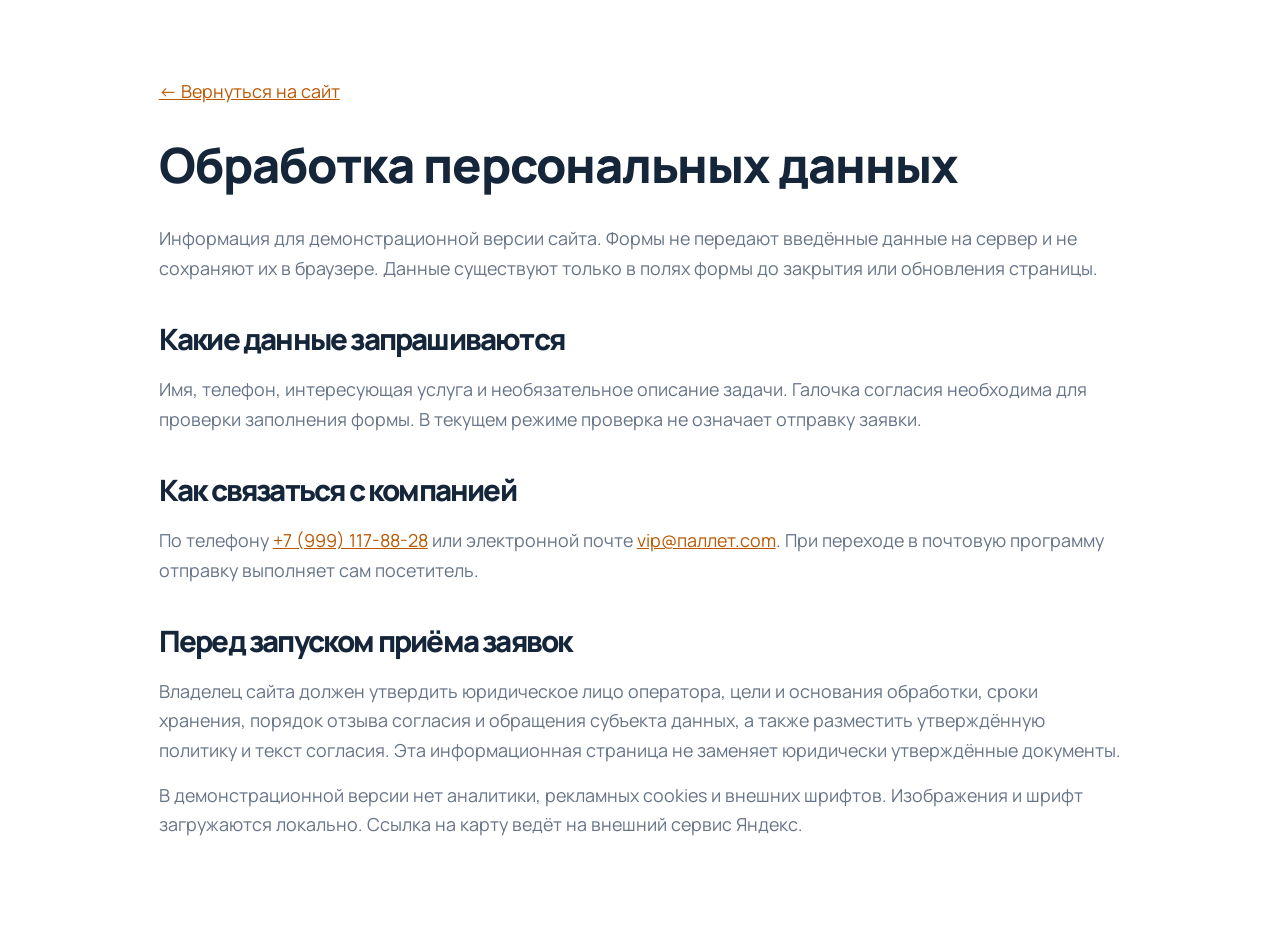
==== privacy.html @ 7d3e37d5 "Initial website" ====
<!doctype html><html lang="ru"><head><meta charset="utf-8"><meta name="viewport" content="width=device-width,initial-scale=1"><meta name="robots" content="noindex"><title>Обработка данных — Паллетная Компания</title><link rel="icon" href="assets/icons/favicon.svg"><link rel="stylesheet" href="css/style.css"><link rel="stylesheet" href="css/visual.css"></head><body><main class="legal"><a href="index.html">← Вернуться на сайт</a><h1>Обработка персональных данных</h1><p>Информация для демонстрационной версии сайта. Формы не передают введённые данные на сервер и не сохраняют их в браузере. Данные существуют только в полях формы до закрытия или обновления страницы.</p><h2>Какие данные запрашиваются</h2><p>Имя, телефон, интересующая услуга и необязательное описание задачи. Галочка согласия необходима для проверки заполнения формы. В текущем режиме проверка не означает отправку заявки.</p><h2>Как связаться с компанией</h2><p>По телефону <a href="tel:+79991178828">+7 (999) 117-88-28</a> или электронной почте <a href="mailto:vip@xn--80akrarw.com" title="Почтовый ящик пока не настроен">vip@паллет.com</a>. При переходе в почтовую программу отправку выполняет сам посетитель.</p><h2>Перед запуском приёма заявок</h2><p>Владелец сайта должен утвердить юридическое лицо оператора, цели и основания обработки, сроки хранения, порядок отзыва согласия и обращения субъекта данных, а также разместить утверждённую политику и текст согласия. Эта информационная страница не заменяет юридически утверждённые документы.</p><p>В демонстрационной версии нет аналитики, рекламных cookies и внешних шрифтов. Изображения и шрифт загружаются локально. Ссылка на карту ведёт на внешний сервис Яндекс.</p></main></body></html>
---- css/style.css ----
@font-face{font-family:Manrope;src:url('../assets/fonts/manrope-700.ttf') format('truetype');font-weight:600 700;font-style:normal;font-display:swap}
@font-face{font-family:Manrope;src:url('../assets/fonts/manrope-800.ttf') format('truetype');font-weight:800;font-style:normal;font-display:swap}
@font-face{font-family:Manrope;src:url('../assets/fonts/manrope.ttf') format('truetype');font-weight:400;font-style:normal;font-display:swap}
:root{--navy:#0b1b2e;--blue:#142a43;--orange:#ff7900;--light:#f4f6f9;--text:#15263a;--muted:#6c7785;--border:#e0e5eb;--radius:0.875rem}*{box-sizing:border-box}html{scroll-behavior:smooth;scroll-padding-top:6.875rem}body{margin:0;font-family:Manrope,Arial,sans-serif;color:var(--text);font-size:0.875rem;line-height:1.65;background:white}button,input,textarea,select{font:inherit}button,a{-webkit-tap-highlight-color:transparent}a{color:inherit;text-decoration:none}button{cursor:pointer}button:disabled{cursor:wait}button{color:inherit}img{max-width:100%;display:block}svg{width:2rem;height:2rem;fill:none;stroke:currentColor;stroke-width:1.6;stroke-linecap:round;stroke-linejoin:round;flex-shrink:0}h1,h2,h3,p{margin:0}h1,h2,h3{line-height:1.16;letter-spacing:-.04em}h2{font-size:clamp(1.875rem,3.1vw,2.75rem);font-weight:800}h3{font-size:1.3125rem;font-weight:800}p{color:var(--muted)}em{font-style:normal;color:var(--orange)}button{border:0;background:none}a,button{transition:background .2s,color .2s,transform .2s,box-shadow .2s}a:focus-visible,button:focus-visible,input:focus-visible,select:focus-visible,textarea:focus-visible{outline:0.1875rem solid var(--orange);outline-offset:0.25rem}.container{width:calc(100% - 6rem);max-width:80rem;margin:auto}.header{position:sticky;top:0;z-index:30;background:#fff;border-bottom:1px solid var(--border)}.header-inner{height:5.875rem;display:flex;align-items:center;justify-content:space-between;gap:1.5rem}.header.scrolled{box-shadow:0 0.3125rem 1.5625rem #0b1b2e0c}.brand{display:flex;align-items:center;gap:0.75rem;flex-shrink:0}.brand-icon{width:3.0625rem;height:3.0625rem;display:grid;place-items:center;background:var(--orange);color:white;font-weight:800;font-size:1.4375rem;letter-spacing:-2px;border-radius:0.4375rem}.brand strong{display:block;font-size:1.0625rem;font-weight:800;letter-spacing:-.0.375rem}.brand small{display:block;color:#7e8894;font-size:0.625rem;letter-spacing:.2px;margin-top:0.1875rem}nav{display:flex;gap:1.8125rem;font-size:0.75rem;font-weight:700}nav a:hover{color:var(--orange)}.header-contact{text-align:right}.header-contact>a{display:block;font-size:1.125rem;letter-spacing:-.0.3125rem;font-weight:800}.text-button{color:var(--orange);font-size:0.75rem;font-weight:800;padding:0;text-align:left}.text-button:hover{color:#c85c00}.header-contact .text-button{font-size:0.6875rem}.header-contact .text-button span{margin-left:0.5rem}.menu-toggle{display:none}.hero{position:relative;isolation:isolate;background:var(--navy);color:white;overflow:hidden;min-height:35.625rem}.hero-photo{position:absolute;inset:0 0 0 42%;z-index:-3;background:url('../assets/images/hero-warehouse.webp') right center/auto 100% no-repeat;clip-path:none}.hero:after{content:"";position:absolute;inset:0;background:linear-gradient(90deg,#0b1b2e 22%,#0b1b2ef5 34%,#0b1b2e80 57%,#0b1b2e10 100%);z-index:-2}.hero-grid{position:absolute;width:31.25rem;height:31.25rem;left:-17.5rem;bottom:-22.5rem;border:1px solid #ffffff16;transform:rotate(-30deg);z-index:-1}.hero-content{padding-top:3.8125rem;padding-bottom:4.0625rem}.eyebrow{color:#85909c;font-size:0.625rem;letter-spacing:1.65px;font-weight:800;margin-bottom:1.1875rem}.badge{display:inline-flex;align-items:center;gap:0.5625rem;border:1px solid #ffffff25;border-radius:2.5rem;padding:0.4375rem 0.75rem;color:#d5dce5;font-size:0.625rem;letter-spacing:.0.1875rem;margin-bottom:1.5625rem;background:#142a4366}.badge>span,.orange-dot{display:inline-block;width:0.375rem;height:0.375rem;border-radius:50%;background:var(--orange)}h1{font-size:clamp(2.5rem,4.3vw,3.8125rem);line-height:1.11;letter-spacing:-0.1625rem;font-weight:800;max-width:47.5rem}.hero p{font-size:0.875rem;line-height:1.85;margin-top:1.5rem;color:#bac3cf}.hero-actions{display:flex;gap:0.75rem;margin-top:1.9375rem}.button{min-height:3.0625rem;background:var(--orange);color:var(--navy);display:inline-flex;align-items:center;justify-content:space-between;gap:2rem;padding:0.875rem 1.4375rem;border:1px solid var(--orange);border-radius:0.4375rem;font-size:0.75rem;font-weight:800;line-height:1.4}.button:hover{background:#ff902c;border-color:#ff902c;transform:translateY(-2px);box-shadow:0 0.5rem 1.375rem #ff790022}.button span{font-size:1.25rem;line-height:1}.button-outline{background:#13263c88;color:white;border-color:#ffffff38}.button-outline:hover{background:#ffffff15;border-color:#ffffff80}.hero-note{display:flex;align-items:center;gap:0.6875rem;color:#8393a6;font-size:0.625rem;margin-top:2.4375rem}.line{height:1px;width:1.8125rem;background:var(--orange)}.photo-caption{position:absolute;right:3rem;bottom:3.375rem;display:flex;align-items:center;gap:0.5rem;background:#0b1b2ea8;backdrop-filter:blur(0.375rem);border:1px solid #ffffff22;border-radius:0.3125rem;padding:0.625rem 0.875rem;font-size:0.5rem;letter-spacing:1.4px}.hero-index{position:absolute;right:3rem;top:2.5rem;font-size:0.75rem}.hero-index span{color:#d1d5da70;font-size:0.625rem;margin-left:0.3125rem}.benefits{background:var(--navy);color:white;border-top:1px solid #ffffff13}.benefit-grid{display:grid;grid-template-columns:repeat(4,1fr);padding:1.6875rem 0}.benefit-grid>div{display:flex;align-items:center;gap:1.0625rem;border-right:1px solid #ffffff17;padding-left:1.625rem}.benefit-grid>div:first-child{padding-left:0}.benefit-grid>div:last-child{border:0}.benefit-grid svg{color:var(--orange);width:1.9375rem}.benefit-grid strong{font-size:0.9375rem;display:block;color:#fff}.benefit-grid span{font-size:0.625rem;color:#91a0b0;display:block;margin-top:0.1875rem}.section{padding:5.0625rem 0;scroll-margin-top:0.625rem}.section-head{display:flex;align-items:flex-end;justify-content:space-between;gap:1.875rem;margin-bottom:2.0625rem}.section-head .eyebrow{margin-bottom:0.8125rem}.section-head>p{font-size:0.75rem;line-height:1.8;padding-bottom:0.1875rem}.direction-grid{display:grid;grid-template-columns:repeat(3,1fr);gap:1.125rem}.direction{position:relative;border-radius:var(--radius);background:var(--light);padding:1.8125rem;text-align:left;border:1px solid #e8edf2;display:flex;flex-direction:column;align-items:flex-start;min-height:17.25rem}.direction:hover{transform:translateY(-0.3125rem);box-shadow:0 0.9375rem 1.875rem #0b1b2e0b}.direction.primary{background:var(--blue);color:white;border-color:var(--blue)}.direction>svg{color:var(--orange);width:2.375rem;height:2.375rem;margin-bottom:1.75rem}.card-num{position:absolute;right:1.5625rem;top:1.6875rem;font-size:0.625rem;color:#9aa4b0;letter-spacing:1px}.direction h3{font-size:1.3125rem;margin-bottom:0.75rem}.direction p{font-size:0.75rem;line-height:1.8}.direction.primary p{color:#a7b5c5}.card-link{display:flex;align-items:center;justify-content:space-between;width:100%;font-size:0.6875rem;font-weight:800;border-top:1px solid #0b1b2e0e;margin-top:1.4375rem;padding-top:1.0625rem}.primary .card-link{border-color:#ffffff18}.card-link b{color:var(--orange);font-size:1.1875rem;line-height:1}.additional-services{margin-top:1.75rem;display:flex;align-items:center;gap:1.5625rem}.additional-services>span{font-size:0.625rem;color:#818b97;white-space:nowrap}.service-pills{display:flex;flex-wrap:wrap;gap:0.4375rem}.service-pills button{border:1px solid var(--border);padding:0.5rem 0.6875rem;border-radius:0.375rem;font-size:0.625rem;font-weight:700}.service-pills button span{color:var(--orange);margin-left:0.625rem}.service-pills button:hover{background:var(--light);border-color:#9faab8}.catalog{background:var(--light)}.filters{display:flex;gap:0.4375rem;margin-bottom:1.5625rem;flex-wrap:wrap}.filters button{border:1px solid #dce2e9;border-radius:0.375rem;padding:0.625rem 1.125rem;color:#6d7987;font-size:0.6875rem;font-weight:700;background:#fff}.filters button.active{background:var(--navy);border-color:var(--navy);color:#fff}.filters button:hover{border-color:var(--navy)}.product-grid{display:grid;grid-template-columns:repeat(3,1fr);gap:1.25rem}.product{background:white;border:1px solid var(--border);border-radius:var(--radius);overflow:hidden;transition:transform .25s,box-shadow .25s}.product:hover{transform:translateY(-0.25rem);box-shadow:0 0.75rem 1.875rem #0b1b2e0b}.product-image{height:13.4375rem;position:relative;margin:0.625rem 0.625rem 0;background:#fff;overflow:hidden}.product-image img{width:100%;height:100%;object-fit:contain;padding:1.375rem;transition:transform .3s}.product:hover img{transform:scale(1.04)}.tag{position:absolute;z-index:1;top:0.625rem;left:0.625rem;font-size:0.5rem;font-weight:800;letter-spacing:.0.375rem;background:#f1f4f7;border-radius:0.25rem;padding:0.3125rem 0.5625rem}.product-info{padding:1.0625rem 1.5rem 1.375rem}.product h3{font-size:1.25rem;margin-bottom:0.5rem}.product-info>p{font-size:0.75rem}.spec{display:flex;justify-content:space-between;gap:0.375rem;margin:1.25rem 0 1rem;border-top:1px solid #edf0f4;padding-top:0.875rem;font-size:0.625rem;color:#8a94a0}.spec b{font-size:0.5625rem;font-weight:600;color:#596676}.product-info>button{display:flex;align-items:center;justify-content:space-between;width:100%;padding:0.6875rem 0.875rem;border:1px solid #e1e5eb;border-radius:0.375rem;font-size:0.6875rem;font-weight:800}.product-info>button span{color:var(--orange);font-size:1.0625rem}.product-info>button:hover{border-color:var(--orange);background:#fff7ef}.catalog-note{font-size:0.625rem;margin-top:1.125rem}.catalog-help{margin-top:1.5625rem;padding:1.4375rem 0 0;border-top:1px solid #dce2e9;display:flex;align-items:center;justify-content:space-between;gap:1.25rem;font-size:0.6875rem;color:#74808e}.catalog-help strong{color:var(--navy);margin-right:0.5rem}.about-grid{display:grid;grid-template-columns:1fr 1fr;gap:4.375rem;align-items:center}.production-visual{position:relative;scroll-margin-top:7.8125rem}.production-visual>img{width:100%;height:30rem;object-fit:cover;border-radius:var(--radius)}.production-label{position:absolute;bottom:1.4375rem;left:1.4375rem;right:1.4375rem;display:flex;align-items:center;gap:1.0625rem;background:#0b1b2ef0;color:white;border:1px solid #ffffff20;padding:1.25rem;border-radius:0.5625rem;font-weight:700;font-size:0.9375rem}.production-label svg{color:var(--orange)}.production-label small{display:block;color:#a4b2c2;font-size:0.625rem;font-weight:400;margin-top:0.25rem}.about-copy h2{margin-bottom:1.375rem}.about-copy p{font-size:0.75rem;line-height:1.95;margin-top:0.75rem}.check-list{list-style:none;padding:0;margin:1.5rem 0 1.75rem}.check-list li{font-size:0.6875rem;margin:0.625rem 0;display:flex;gap:0.625rem;align-items:center}.check-list li:before{content:'✓';color:var(--orange);font-weight:800;font-size:0.9375rem}.process{padding-top:1.875rem}.steps{display:grid;grid-template-columns:repeat(4,1fr);gap:1.875rem;margin-top:2.625rem}.steps article{border-top:1px solid #dce2e9;padding-top:1.25rem;position:relative}.steps article:before{content:'';width:0.375rem;height:0.375rem;background:var(--orange);position:absolute;top:-0.25rem;border-radius:50%}.steps article>span{font-size:1.875rem;letter-spacing:-1px;color:#b3bdc8;display:block;margin-bottom:1.25rem}.steps h3{font-size:1.125rem;margin-bottom:0.75rem}.steps p{font-size:0.6875rem;max-width:14.375rem;line-height:1.85}.request{background:var(--navy);color:white;position:relative;overflow:hidden}.request-grid{display:grid;grid-template-columns:1fr 1fr;gap:5.9375rem;align-items:center}.request .eyebrow{color:#90a0b3}.request h2{font-size:clamp(1.9375rem,3.3vw,2.9375rem);line-height:1.23}.request h2 em{display:block}.request-grid>div>p{color:#96a6b8;font-size:0.75rem;line-height:1.9;margin-top:1.5rem}.request-phone{display:block;font-size:1.625rem;font-weight:800;letter-spacing:-1px;margin-top:2.25rem}.hours{display:block;font-size:0.6875rem;color:#8c98a6;margin-top:0.5rem}.lead-form{background:white;color:var(--navy);padding:1.875rem;border-radius:var(--radius)}.lead-form h3{font-size:1.4375rem;margin-bottom:0.75rem}.demo-notice{font-size:0.625rem;line-height:1.7;color:#687687;background:#f4f6f9;padding:0.625rem 0.75rem;border-radius:0.3125rem;margin-bottom:1.0625rem}.demo-notice a{text-decoration:underline}.form-row{display:grid;grid-template-columns:1fr 1fr;gap:0.875rem}label{display:block;font-size:0.625rem;font-weight:700;margin-bottom:0.875rem}label>span:not(.consent span){color:var(--orange)}input:not([type=checkbox]),select,textarea{display:block;width:100%;min-width:0;margin-top:0.4375rem;border:1px solid #dce2e9;border-radius:0.3125rem;padding:0.75rem;font-size:0.6875rem;background:#fafbfc;color:var(--navy)}textarea{resize:vertical;min-height:4.875rem;max-height:15.625rem}input::placeholder,textarea::placeholder{color:#929ba7}input:user-invalid{border-color:#b92929}.consent{display:flex;align-items:flex-start;gap:0.5625rem;font-size:0.5625rem;font-weight:400;color:#818c99;line-height:1.7}.consent input{accent-color:var(--orange);flex-shrink:0;margin:2px 0;width:0.875rem;height:0.875rem}.consent a{text-decoration:underline;text-underline-offset:2px}.lead-form>.button{width:100%}.form-status{font-size:0.6875rem;margin-top:0.625rem;line-height:1.8;color:#425d46}.form-status:empty{display:none}.contact-grid{display:grid;grid-template-columns:1fr 1fr 1fr;gap:2.8125rem;padding-top:0.875rem}.contact-grid>div{display:flex;flex-direction:column;align-items:flex-start}.contact-label{color:#929da9;font-size:0.5625rem;letter-spacing:1.2px;font-weight:800;margin-bottom:1.25rem}.contact-big{font-size:1.5625rem;font-weight:800;letter-spacing:-1px}.contact-grid>div>a:not(.contact-big):not(.text-button){font-size:0.9375rem}.contact-grid .contact-mail{margin-top:1.25rem;color:var(--orange);font-weight:700}.contact-grid address{font-style:normal;font-size:1rem;line-height:1.8;font-weight:600}.map-link{margin-top:1.25rem}.contact-callout{padding:1.5625rem;background:var(--light);border-radius:0.75rem}.contact-callout svg{color:var(--orange);width:1.625rem;height:1.625rem;margin-bottom:0.9375rem}.contact-callout h3{font-size:1.125rem;margin-bottom:0.625rem}.contact-callout p{font-size:0.6875rem;line-height:1.8;margin-bottom:1.125rem}footer{background:var(--navy);color:white;padding:2.1875rem 0 1.4375rem}.footer-top{display:flex;justify-content:space-between;align-items:center;padding-bottom:1.8125rem;gap:1.5rem}.footer-top .brand-icon{width:2.6875rem;height:2.6875rem;font-size:1.3125rem}.footer-top .brand strong{font-size:0.9375rem}.footer-top nav{font-size:0.6875rem;color:#b2bdca}.footer-up{font-size:0.6875rem;color:#b2bdca}.footer-bottom{border-top:1px solid #ffffff12;padding-top:1.375rem;display:flex;align-items:flex-start;justify-content:space-between;gap:1.875rem;color:#7c8a9d;font-size:0.5625rem}.skip{position:fixed;top:-6.25rem;left:1rem;background:var(--orange);padding:0.75rem;z-index:100}.skip:focus{top:0.75rem}.sr-only{position:absolute;width:1px;height:1px;clip-path:inset(50%);overflow:hidden}.svg-defs{position:absolute;width:0;height:0;overflow:hidden}.back-top{position:fixed;right:1.375rem;bottom:1.375rem;background:white;color:var(--navy);border:1px solid var(--border);box-shadow:0 0.25rem 1.25rem #0001;border-radius:50%;width:2.6875rem;height:2.6875rem;z-index:25;font-size:1.3125rem}.back-top[hidden],[hidden]{display:none!important}dialog{border:0;border-radius:0.9375rem;max-width:29.375rem;width:calc(100% - 2rem);padding:2rem;color:var(--navy);box-shadow:0 1.5625rem 6.25rem #0004;max-height:90dvh;overflow:auto}dialog::backdrop{background:#061222bb;backdrop-filter:blur(0.25rem)}dialog h2{font-size:1.75rem;margin-bottom:0.875rem}dialog .eyebrow{margin-bottom:0.8125rem}dialog .lead-form{padding:0;margin-top:1.25rem}dialog #dialog-description{font-size:0.75rem;line-height:1.9}.dialog-close{position:absolute;right:0.8125rem;top:0.625rem;font-size:1.75rem;line-height:1;width:2.1875rem;height:2.1875rem}.dialog-close:hover{background:var(--light);border-radius:50%}body.modal-open{overflow:hidden}.reveal-ready{opacity:0;transform:translateY(1.125rem);transition:opacity .55s,transform .55s}.reveal-ready.visible{opacity:1;transform:none}.legal{max-width:50rem;padding:3.75rem 1.5rem;margin:auto}.legal h1{font-size:2.375rem;letter-spacing:-1px;margin:1.5625rem 0}.legal h2{font-size:1.4375rem;margin:1.875rem 0 0.9375rem}.legal p{margin:0.75rem 0}.legal a{text-decoration:underline;color:#bb5700}
@media(min-width: 130em){.hero{min-height:40.625rem}.hero-content{padding-top:5.3125rem;padding-bottom:5.3125rem}h1{font-size:4.25rem}.hero p{font-size:1rem}.hero-photo{background-size:auto 100%}.hero-note{margin-top:3.4375rem}}
@media(max-width: 89.375em){.container{width:calc(100% - 3.5rem)}.header-inner{gap:1.125rem}.brand strong{font-size:0.9375rem}.brand-icon{width:2.6875rem;height:2.6875rem;font-size:1.3125rem}nav{gap:1.1875rem;font-size:0.6875rem}.header-contact>a{font-size:1rem}.hero h1{font-size:3.125rem}.hero-photo{left:30%}.benefit-grid>div{gap:0.75rem;padding-left:1.125rem}.benefit-grid strong{font-size:0.8125rem}.benefit-grid span{font-size:0.5625rem}.benefit-grid svg{width:1.6875rem}.direction{padding:1.4375rem}.direction h3{font-size:1.125rem}.direction p{font-size:0.6875rem}.additional-services{align-items:flex-start}.about-grid{gap:2.375rem}.request-grid{gap:2.8125rem}.contact-grid{gap:1.5625rem}.contact-big{font-size:1.3125rem}.product-info{padding:1rem 1.125rem}.product h3{font-size:1.125rem}.contact-grid address{font-size:0.875rem}}
@media(max-width: 69.0625em){.header-inner{height:5rem}.header nav{position:absolute;top:5rem;left:0;right:0;display:none;padding:1.375rem 1.75rem;background:white;border-bottom:1px solid var(--border);box-shadow:0 1.25rem 1.875rem #0001;flex-direction:column;gap:0}.header nav.open{display:flex}.header nav a{padding:0.8125rem 0;font-size:0.9375rem}.menu-toggle{width:2.6875rem;height:2.6875rem;display:flex;flex-direction:column;justify-content:center;gap:0.375rem;border:1px solid var(--border);border-radius:0.375rem;align-items:center;flex-shrink:0}.menu-toggle span{width:1.125rem;height:2px;background:var(--navy)}.menu-toggle[aria-expanded=true] span:first-child{transform:translateY(0.25rem) rotate(45deg)}.menu-toggle[aria-expanded=true] span:last-child{transform:translateY(-0.25rem) rotate(-45deg)}.header-contact{margin-left:auto}.hero h1{font-size:2.9375rem;max-width:38.125rem}.hero-photo{left:20%;opacity:.85}.hero:after{background:linear-gradient(90deg,#0b1b2e 10%,#0b1b2ee8 38%,#0b1b2e55 100%)}.photo-caption{right:1.75rem;bottom:1.875rem;font-size:0.4375rem}.hero-index{right:1.75rem}.benefit-grid{grid-template-columns:repeat(2,1fr);gap:1.5rem;padding:1.625rem 0}.benefit-grid>div:nth-child(3){padding-left:0}.benefit-grid>div:nth-child(2){border:0}.benefit-grid strong{font-size:0.9375rem}.benefit-grid span{font-size:0.625rem}.section{padding:3.75rem 0}.section-head>p{max-width:14.375rem;font-size:0.6875rem}.direction-grid{gap:0.75rem}.direction{padding:1.25rem;min-height:17.5rem}.direction h3{font-size:1.125rem}.direction p br{display:none}.additional-services{flex-direction:column;gap:0.75rem}.product-image{height:10.9375rem}.product-grid{gap:0.875rem;grid-template-columns:repeat(2,1fr)}.about-grid{gap:1.75rem}.production-visual>img{height:29.375rem}.production-label{left:0.9375rem;right:0.9375rem;bottom:0.9375rem;font-size:0.75rem;padding:0.9375rem;gap:0.625rem}.about-copy p{font-size:0.6875rem}.check-list li{font-size:0.625rem}.steps{gap:1.25rem;grid-template-columns:repeat(2,1fr);row-gap:1.875rem}.steps p{max-width:100%}.request-grid{gap:1.75rem}.lead-form{padding:1.4375rem}.request h2{font-size:2rem}.form-row{grid-template-columns:1fr;gap:0}.request-phone{font-size:1.375rem}.contact-grid{grid-template-columns:1fr 1fr;gap:1.875rem}.contact-callout{grid-column:1/-1}.footer-top{flex-wrap:wrap}.footer-top nav{margin-left:auto}.footer-up{display:none}.footer-bottom{font-size:0.5rem}}
@media(max-width: 47.125em){html{scroll-padding-top:5.25rem}.container{width:calc(100% - 2.25rem)}.header-inner{height:4.5rem;gap:0.625rem}.brand{gap:0.5625rem}.brand-icon{height:2.4375rem;width:2.4375rem;font-size:1.25rem}.brand strong{font-size:0.8125rem;letter-spacing:-.0.3125rem}.brand small{font-size:0.5rem}.header-contact{display:none}.menu-toggle{margin-left:auto;width:2.375rem;height:2.375rem}.header nav{top:4.5rem;padding:0.75rem 1.125rem}.hero{min-height:41.25rem}.hero-content{padding-top:2.3125rem;padding-bottom:14.6875rem}.hero-photo{inset:auto 0 0 0;height:17.8125rem;background-size:auto 22.5rem;background-position:right bottom;clip-path:none;opacity:1}.hero:after{background:linear-gradient(180deg,#0b1b2e 0%,#0b1b2e 52%,#0b1b2e10 100%)}.badge{font-size:0.5rem;padding:0.375rem 0.5625rem;margin-bottom:1.3125rem;letter-spacing:0}.hero h1{font-size:2.3125rem;line-height:1.13;letter-spacing:-1.6px}.hero h1 br{display:none}.hero p{font-size:0.6875rem;margin-top:1.125rem;line-height:1.9;max-width:20.625rem}.hero-actions{gap:0.5625rem;margin-top:1.4375rem}.button{min-height:2.9375rem;font-size:0.625rem;padding:0.8125rem 1rem;gap:1.25rem}.hero-actions .button{flex:1}.hero-note{font-size:0.5rem;margin-top:1.4375rem}.photo-caption{right:1.125rem;bottom:1.125rem;font-size:0.375rem;letter-spacing:.0.5rem;padding:0.5rem 0.625rem}.hero-index{display:none}.benefit-grid{gap:1.375rem 0.625rem;padding:1.5625rem 0}.benefit-grid>div{padding-left:0.75rem;gap:0.625rem}.benefit-grid strong{font-size:0.75rem}.benefit-grid span{font-size:0.5rem}.benefit-grid svg{width:1.625rem;height:1.625rem}.section{padding:2.9375rem 0}.eyebrow{font-size:0.5rem;letter-spacing:1.4px}.section-head{display:block;margin-bottom:1.5625rem}.section-head h2{font-size:1.875rem}.section-head>p{max-width:100%;font-size:0.6875rem;margin-top:0.9375rem}.direction-grid{grid-template-columns:1fr;gap:0.75rem}.direction{min-height:0;padding:1.5rem;display:grid;grid-template-columns:2.5rem 1fr;column-gap:1.25rem}.direction>svg{grid-row:1/3;margin:0;width:2.125rem;height:2.125rem}.direction h3{font-size:1.1875rem;margin:0 1.25rem 0.5625rem 0}.direction p{font-size:0.6875rem;grid-column:2}.card-num{right:1.1875rem;top:1.5625rem;font-size:0.5rem}.card-link{grid-column:1/-1;margin-top:1.3125rem;padding-top:0.875rem}.additional-services{margin-top:1.375rem}.service-pills{gap:0.375rem}.service-pills button{font-size:0.5625rem;padding:0.5rem 0.625rem}.filters{gap:0.375rem;margin-bottom:1.25rem}.filters button{font-size:0.5625rem;padding:0.5625rem 0.75rem}.product-grid{grid-template-columns:1fr 1fr;gap:0.625rem}.product-image{height:8.3125rem;margin:0.3125rem 0.3125rem 0}.product-image img{padding:1.25rem 0.4375rem 0.3125rem}.tag{top:0.3125rem;left:0.3125rem;padding:0.1875rem 0.3125rem;font-size:0.375rem}.product-info{padding:0.6875rem 0.75rem 0.875rem}.product h3{font-size:0.9375rem;line-height:1.3;letter-spacing:-.0.3125rem;min-height:2.4375rem}.product-info>p{font-size:0.625rem}.spec{flex-direction:column;gap:0.1875rem;margin:0.75rem 0;font-size:0.5rem;padding-top:0.5625rem;min-height:2.5rem}.spec b{font-size:0.4375rem}.product-info>button{font-size:0.5rem;padding:0.625rem 0.5rem;gap:0.3125rem;min-height:2.6875rem}.product-info>button span{font-size:0.875rem}.catalog-note{font-size:0.5rem;line-height:1.8}.catalog-help{display:block;font-size:0.625rem;margin-top:1.1875rem;padding-top:1.125rem}.catalog-help strong{display:block;margin-bottom:0.4375rem}.catalog-help button{margin-top:0.8125rem;font-size:0.6875rem}.about-grid{grid-template-columns:1fr;gap:2rem}.production-visual>img{height:20rem}.production-label{font-size:0.8125rem}.production-label small{font-size:0.5625rem}.about-copy h2{font-size:1.9375rem}.about-copy p{font-size:0.75rem}.check-list li{font-size:0.6875rem}.about-copy .button{font-size:0.6875rem}.process{padding-top:0.9375rem}.steps{gap:1.6875rem 1.25rem;margin-top:1.75rem}.steps article>span{font-size:1.625rem;margin-bottom:0.9375rem}.steps h3{font-size:1rem}.steps p{font-size:0.625rem}.request-grid{grid-template-columns:1fr;gap:1.875rem}.request h2{font-size:2.125rem}.request-grid>div>p{margin-top:1.125rem;font-size:0.6875rem}.request-phone{margin-top:1.375rem;font-size:1.5rem}.lead-form{padding:1.4375rem}.lead-form h3{font-size:1.375rem}.form-row{grid-template-columns:1fr}.demo-notice{font-size:0.5625rem}label{font-size:0.625rem}input:not([type=checkbox]),textarea,select{font-size:0.8125rem;padding:0.75rem;min-height:2.875rem}.lead-form .button{font-size:0.75rem}.consent{font-size:0.5625rem}.contact-grid{grid-template-columns:1fr;gap:1.75rem;padding-top:0}.contact-label{margin-bottom:0.8125rem}.contact-big{font-size:1.6875rem}.contact-grid address{font-size:1rem}.contact-callout{grid-column:auto}.contact-grid>div{padding-bottom:1.5rem;border-bottom:1px solid var(--border)}.contact-grid>div:last-child{padding:1.5rem;border:0}.footer-top{display:block;padding-bottom:1.4375rem}.footer-top nav{margin-top:1.5rem;gap:1.375rem;flex-wrap:wrap;font-size:0.625rem}.footer-bottom{display:flex;flex-direction:column;gap:0.9375rem;font-size:0.5rem}.footer-top .brand strong{font-size:0.9375rem}dialog{padding:1.6875rem 1.4375rem}dialog h2{font-size:1.5625rem}.legal h1{font-size:1.875rem}.back-top{right:0.875rem;bottom:0.875rem;width:2.5rem;height:2.5rem}}
@media(max-width: 28.4375em){.hero h1{font-size:2rem}.brand strong{font-size:0.75rem}.hero-actions .button{padding:0.75rem;gap:0.625rem;font-size:0.5625rem}.benefit-grid>div{gap:0.4375rem}.benefit-grid strong{font-size:0.6875rem}.benefit-grid span{font-size:0.4375rem}.product-info{padding:0.625rem}.product-info>button{font-size:0.4375rem}.product h3{font-size:0.875rem}.product-image{height:7.375rem}}
@media(prefers-reduced-motion:reduce){html{scroll-behavior:auto}*,*:before,*:after{animation:none!important;transition:none!important}.reveal-ready{opacity:1;transform:none}}

@media(max-width: 47.125em){.hero h1{font-size:clamp(1.875rem,8.6vw,2.3125rem);overflow-wrap:break-word}}

/* Premium Industrial Reveal: one CSS timeline, independent of resource loading. */
.page-intro{position:fixed;inset:0;z-index:1000;display:grid;place-items:center;background:#0b1b2e;color:#fff;pointer-events:none;animation:intro-curtain 2.1s cubic-bezier(.76,0,.24,1) both}
.page-intro__identity{display:flex;flex-direction:column;align-items:center;padding:1.5rem;text-align:center;transform:translateY(-0.5rem)}
.page-intro__logo{display:grid;place-items:center;width:4.75rem;height:4.75rem;border-radius:0.6875rem;background:#ff7900;color:#fff;font-size:2.25rem;font-weight:800;letter-spacing:-0.1875rem;line-height:1;animation:intro-logo .65s cubic-bezier(.16,1,.3,1) .08s both}
.page-intro__name{margin-top:1.5625rem;font-size:1.5rem;font-weight:800;letter-spacing:-.0.4375rem;line-height:1.3;animation:intro-copy .55s cubic-bezier(.16,1,.3,1) .3s both}
.page-intro__tagline{margin-top:0.5625rem;font-size:0.75rem;color:#aab8c9;letter-spacing:.2.8125rem;animation:intro-copy .55s cubic-bezier(.16,1,.3,1) .47s both}
.page-intro__track{display:block;width:9.75rem;height:2px;margin-top:1.875rem;background:#ffffff14;overflow:hidden;animation:intro-copy .3s ease .6s both}
.page-intro__track>span{display:block;width:100%;height:100%;background:#ff7900;transform-origin:left;animation:intro-progress .85s cubic-bezier(.65,0,.35,1) .65s both}
.intro-title{display:inline-block;max-width:100%;animation:hero-intro-copy .58s cubic-bezier(.16,1,.3,1) both}
.intro-title--first{animation-delay:1.58s}.intro-title--second{animation-delay:1.69s}
.hero-photo{animation:hero-intro-photo .75s cubic-bezier(.2,.65,.3,1) 1.5s both}
.hero-actions>.button{animation:hero-intro-copy .45s cubic-bezier(.16,1,.3,1) 1.8s both}
.hero-actions>.button:nth-child(2){animation-delay:1.85s}
@keyframes intro-curtain{0%,72%{transform:translateY(0);visibility:visible}100%{transform:translateY(-100%);visibility:hidden}}
@keyframes intro-logo{from{opacity:0;transform:scale(.87) translateY(0.5rem)}to{opacity:1;transform:scale(1) translateY(0)}}
@keyframes intro-copy{from{opacity:0;transform:translateY(0.625rem)}to{opacity:1;transform:translateY(0)}}
@keyframes intro-progress{from{transform:scaleX(0)}to{transform:scaleX(1)}}
@keyframes hero-intro-copy{from{opacity:0;transform:translateY(1rem)}to{opacity:1;transform:translateY(0)}}
@keyframes hero-intro-photo{from{opacity:0;transform:scale(1.05)}to{opacity:1;transform:scale(1)}}
@media(max-width: 47.125em){.page-intro__logo{width:4.125rem;height:4.125rem;font-size:1.9375rem}.page-intro__name{font-size:1.3125rem;margin-top:1.375rem}.page-intro__tagline{font-size:0.625rem}.page-intro__track{width:8.5rem;margin-top:1.625rem}}
@media(prefers-reduced-motion:reduce){.page-intro{display:none}.intro-title,.hero-photo,.hero-actions>.button{animation:none;opacity:1;transform:none}}

/* Keep the longer hero description within the dark text column. */
.hero-content>p{max-width:31.875rem}
@media(min-width: 130em){.hero-content>p{max-width:35.3125rem}}
@media(max-width: 69.0625em){.hero-content>p{max-width:28.75rem}}
@media(max-width: 47.125em){.hero-content>p{max-width:20.625rem}}
@media(max-width: 47.125em){.hero-content{padding-bottom:17.1875rem}.hero-photo{background-size:auto 100%}}

/* Final copy corrections: keep the existing grid and contact actions. */
.intro-title--second{display:block}
.hero h1>br{display:none}
.header-contact>a.header-email{font-size:0.6875rem;line-height:1.65;font-weight:400;letter-spacing:0;color:var(--muted)}
.header-contact>a.header-email:hover{color:var(--orange)}
.benefit-grid p{min-width:0}
@media(max-width: 47.125em){.benefit-grid strong{line-height:1.4}.brand small{font-size:0.46875rem}}
---- css/visual.css ----
/* Premium Industrial. Visual overrides only; copy and interactions stay in place. */
:root {
  --radius: 1.25rem;
  --muted: #667487;
  --border: #e0e6ee;
}
body { background: var(--navy); }
.container { width: calc(100% - 7rem); max-width: 87.5rem; }



.header { background: #0b1b2efa; color: #fff; border-color: #ffffff20; }
.header-inner { height: 5.75rem; gap: 1.625rem; }
.header.scrolled { box-shadow: 0 0.5rem 1.875rem #020e2033; }
.brand-icon { width: 3.625rem; height: 3.625rem; border-radius: 0.8125rem; font-size: 1.8125rem; }
.brand strong { font-size: 1.3125rem; letter-spacing: -.0.4375rem; }
.brand small { font-size: 0.6875rem; letter-spacing: 0; color: #d1dbe7; }
.header nav { gap: 1.8125rem; font-size: 0.8125rem; }
.header-contact { display: grid; grid-template-columns: auto auto; column-gap: 1.5625rem; align-items: center; text-align: left; }
.header-contact>a { grid-column: 1; font-size: 1.1875rem; line-height: 1.5; }
.header-contact>a.header-email { grid-column: 1; color: #d5dfeb; font-size: 0.75rem; line-height: 1.6; }
.header-contact>.text-button { grid-column: 2; grid-row: 1 / 3; padding: 0.9375rem 1.3125rem; background: var(--orange); border-radius: 1.875rem; color: #fff; font-size: 0.6875rem; white-space: nowrap; box-shadow: 0 0.4375rem 1.5rem #ff790014; }
.header-contact>.text-button:hover { background: #ff922b; transform: translateY(-2px); }
.hero { min-height: 33.125rem; }
.hero-content { padding-top: 2.5rem; padding-bottom: 2.375rem; }
.hero h1 { max-width: 56.25rem; font-size: clamp(2.6875rem, 4.25vw, 4.125rem); letter-spacing: -0.15625rem; line-height: 1.09; }
.intro-title--second { margin-top: 0.3125rem; }
.hero-content>p { max-width: 40.625rem; font-size: 1.0625rem; line-height: 1.6; margin-top: 1.25rem; color: #d5deea; }
.badge { font-size: 0.6875rem; letter-spacing: .2.1875rem; text-transform: uppercase; font-weight: 800; padding: 0.625rem 0.9375rem; margin-bottom: 1.5rem; color: var(--orange); border-color: #ff7900d9; background: #0b1b2e; }
.badge>span { width: 0.5625rem; height: 0.5625rem; }
.hero-photo { inset: 0 0 0 51%; height: auto; opacity: 1; background: url('../assets/images/warehouse-pk.webp') 61% center / cover no-repeat; clip-path: polygon(24% 0,100% 0,100% 100%,0 100%); border-top-left-radius: 3.25rem; }
.hero:after { background: linear-gradient(90deg, #0b1b2e 0%, #0b1b2e 42%, #0b1b2e00 64%); }
.hero-grid { opacity: .3; }
.hero-actions { gap: 1.5rem; margin-top: 1.75rem; }
.button { min-height: 3.5625rem; border-radius: 0.75rem; padding: 1.0625rem 1.625rem; font-size: 0.875rem; color: #fff; }
.button-outline { background: #0b1b2e55; border-color: #d4deeb; border-width: 1.5px; }
.button-outline:hover { background: #ffffff12; border-color: white; }
.hero-actions .button:first-child { min-width: 14.0625rem; }
.hero-actions .button:nth-child(2) { min-width: 10.625rem; }
.hero-note { margin-top: 1.5625rem; color: #a0afc0; }
.photo-caption { bottom: 1.375rem; right: 1.875rem; padding: 0.5rem 0.75rem; font-size: 0.4375rem; border-radius: 0.375rem; background: #0b1b2ed9; }
.hero-index { right: 1.875rem; top: 1.5rem; }
.benefits { border-top: 0; }
.benefit-grid { padding: 1.4375rem 0 2.1875rem; }
.benefit-grid>div { padding-inline: 1.5rem; gap: 1.0625rem; border-color: #ffffff30; }
.benefit-grid>div:first-child { padding-left: 0; }
.benefit-grid svg { width: 2.125rem; height: 2.125rem; }
.benefit-grid strong { font-size: 0.875rem; line-height: 1.45; font-weight: 700; }
.benefit-grid span { color: #a3b2c3; font-size: 0.625rem; line-height: 1.5; margin-top: 0.3125rem; }
.section { padding-block: 4.75rem; background: #fff; }
h2 { font-size: clamp(1.875rem, 3.1vw, 2.875rem); letter-spacing: -1.8px; }
.eyebrow { color: #687c92; font-size: 0.625rem; }
.section-head { margin-bottom: 2rem; }
.section-head>p { font-size: 0.8125rem; max-width: 26.875rem; color: #5f6f82; }
.services { background: var(--light); border-radius: 2rem 2rem 0 0; padding-top: 2.25rem; position: relative; }
.services .section-head { margin-bottom: 1.75rem; }
.direction-grid { gap: 1.375rem; }
.direction, .direction.primary { min-height: 18rem; border-radius: 1.25rem; padding: 1.75rem; border: 1px solid #fff; background: #fff; color: var(--navy); box-shadow: 0 0.5rem 1.4375rem #142a4309; }
.direction:hover { transform: translateY(-0.375rem); box-shadow: 0 1.125rem 2.1875rem #142a4314; border-color: #ff790036; }
.direction>svg { width: 2.6875rem; height: 2.6875rem; margin-bottom: 1.5625rem; stroke-width: 1.7; }
.direction h3 { font-size: 1.4375rem; letter-spacing: -.0.5rem; }
.direction p, .direction.primary p { font-size: 0.8125rem; color: #56677c; line-height: 1.8; }
.card-num { color: #a7b2bf; }
.card-link { margin-top: auto; padding-top: 1.25rem; border: 0; font-size: 0.75rem; }
.primary .card-link { border: 0; }
.card-link b { font-size: 1.5625rem; }
.additional-services { gap: 1.375rem; margin-top: 1.625rem; }
.additional-services>span { color: #5c6e83; font-size: 0.6875rem; }
.service-pills { gap: 0.5rem; }
.service-pills button { background: #fff; border-color: #e2e8ef; font-size: 0.6875rem; border-radius: 0.5625rem; padding: 0.625rem 0.8125rem; }
.service-pills button:hover { background: #fff8f1; border-color: #ff790070; }
.catalog { background: #fff; }
.filters { gap: 0.5625rem; }
.filters button { border-radius: 0.5625rem; font-size: 0.75rem; padding: 0.6875rem 1.1875rem; background: var(--light); }
.product { border-radius: 1.25rem; border-color: #e3e8ee; box-shadow: 0 0.3125rem 1.375rem #142a4305; }
.product:hover { box-shadow: 0 0.9375rem 2.1875rem #142a4310; }
.product-image { background: #fafbfd; border-radius: 0.8125rem; margin: 0.625rem 0.625rem 0; height: 14.6875rem; }
.product-image img { mix-blend-mode: multiply; padding: 1.5625rem; }
.product-info { padding: 1.375rem 1.625rem 1.5625rem; }
.product h3 { font-size: 1.375rem; }
.product-info>p { font-size: 0.8125rem; }
.product-info>button { min-height: 2.9375rem; border-radius: 0.5625rem; background: var(--light); font-size: 0.75rem; }
.product-info>button:hover { background: #fff5eb; }
.spec { font-size: 0.6875rem; }
.spec b { font-size: 0.625rem; }
.catalog-help { padding-top: 1.5625rem; font-size: 0.75rem; }
.catalog-help .text-button { font-size: 0.8125rem; }
.about { background: var(--light); }
.about-grid { gap: 4.0625rem; }
.production-visual>img { height: 30.625rem; border-radius: 1.25rem; object-position: 60% center; }
.production-label { background: #0b1b2ef2; border-radius: 0.75rem; }
.about-copy p { font-size: 0.875rem; line-height: 1.85; }
.check-list li { font-size: 0.75rem; }
.process { background: var(--light); padding-top: 0.625rem; }
.steps { gap: 1.875rem; }
.steps article>span { color: #93a3b6; font-size: 2.125rem; }
.steps h3 { font-size: 1.3125rem; }
.steps p { font-size: 0.8125rem; line-height: 1.8; max-width: 17.5rem; }
.request { background: var(--navy); padding-block: 5rem; }
.request-grid { gap: 5rem; }
.request h2 { font-size: clamp(2rem, 3.4vw, 3.125rem); }
.request-grid>div>p { font-size: 0.875rem; color: #b4c1d0; }
.request-phone { font-size: 1.875rem; }
.lead-form { border-radius: 1.25rem; padding: 2rem; box-shadow: 0 0.9375rem 2.5rem #0000000b; }
.lead-form h3 { font-size: 1.5625rem; }
input:not([type=checkbox]), select, textarea { border-radius: 0.5rem; min-height: 2.8125rem; font-size: 0.75rem; background: #f8fafc; }
label { font-size: 0.6875rem; }
.demo-notice { border-radius: 0.5rem; }
.consent { font-size: 0.625rem; }
.contacts { background: #fff; }
.contact-big { font-size: 1.6875rem; }
.contact-callout { border-radius: 1.25rem; padding: 1.75rem; }
.contact-callout h3 { font-size: 1.3125rem; }
.contact-callout p { font-size: 0.8125rem; }
footer { background: var(--navy); padding-block: 2.5rem 1.625rem; }
.footer-top .brand strong { font-size: 1.125rem; }
.footer-top .brand-icon { width: 3.0625rem; height: 3.0625rem; font-size: 1.5rem; }
.footer-bottom { font-size: 0.625rem; }
dialog { border-radius: 1.25rem; }
/* The legal page keeps its white reading surface. */
body:has(>.legal) { background: #fff; }

@media(min-width: 130em) {
  .hero { min-height: 36.25rem; }
  .hero-content { padding-top: 3rem; padding-bottom: 2.625rem; }
  .hero h1 { font-size: 4.25rem; max-width: 60.625rem; }
  .hero-content>p { max-width: 43.125rem; font-size: 1.125rem; }
  .hero-photo { left: 50%; background-size: cover; }
  .hero-note { margin-top: 1.75rem; }
}
@media(min-width: 162.5em) {
  .hero-photo { left: calc(50% + 1.25rem); background-position: 60% center; }
}
@media(max-width: 101.5625em) {
  .container { width: calc(100% - 4.5rem); }
  .header-inner { gap: 1.25rem; height: 5.5rem; }
  .brand-icon { width: 3.0625rem; height: 3.0625rem; font-size: 1.5rem; }
  .brand strong { font-size: 1.0625rem; }
  .brand small { font-size: 0.5625rem; }
  .header nav { font-size: 0.6875rem; gap: 1.25rem; }
  .header-contact { column-gap: 1.0625rem; }
  .header-contact>a { font-size: 1rem; }
  .header-contact>a.header-email { font-size: 0.625rem; }
  .header-contact>.text-button { font-size: 0.625rem; padding: 0.8125rem 1.0625rem; }
  .hero { min-height: 31.875rem; }
  .hero h1 { font-size: 3.25rem; max-width: 47.5rem; }
  .hero-content>p { font-size: 0.9375rem; max-width: 35.625rem; }
  .hero-photo { left: 52%; background-position: 62% center; }
  .benefit-grid>div { padding-inline: 1.125rem; gap: 0.75rem; }
  .benefit-grid strong { font-size: 0.75rem; }
  .direction, .direction.primary { padding: 1.5625rem; }
  .direction h3 { font-size: 1.3125rem; }
  .direction p, .direction.primary p { font-size: 0.75rem; }
  .request-grid { gap: 2.8125rem; }
}
@media(max-width: 81.25em) {
  .header-contact { column-gap: 0.75rem; }
  .header-contact>.text-button { padding: 0.6875rem 0.875rem; }
  .header nav { gap: 0.9375rem; font-size: 0.625rem; }
  .brand strong { font-size: 0.9375rem; }
  .brand small { font-size: 0.5rem; }
  .hero h1 { font-size: 2.875rem; max-width: 40.625rem; letter-spacing: -2px; }
  .hero-content>p { max-width: 30.3125rem; font-size: 0.875rem; }
  .hero-photo { left: 53%; background-position: 65% center; }
  .hero:after { background: linear-gradient(90deg,#0b1b2e 38%,#0b1b2e00 74%); }
  .benefit-grid { gap: 0; }
  .benefit-grid>div { padding-inline: 0.875rem; }
  .benefit-grid strong { font-size: 0.6875rem; }
  .benefit-grid span { font-size: 0.5625rem; }
  .benefit-grid svg { width: 1.8125rem; height: 1.8125rem; }
  .direction-grid { gap: 0.9375rem; }
  .direction, .direction.primary { padding: 1.4375rem; }
  .direction h3 { font-size: 1.1875rem; }
  .direction p, .direction.primary p { font-size: 0.6875rem; }
  .about-grid { gap: 2.1875rem; }
  .about-copy p { font-size: 0.75rem; }
  .contact-big { font-size: 1.375rem; }
}
@media(max-width: 69.0625em) {
  .container { width: calc(100% - 3rem); }
  .header-inner { height: 5.125rem; }
  .header nav { top: 5.125rem; background: var(--navy); color: white; padding: 0.9375rem 1.5rem; border-color: #ffffff20; }
  .header nav a { font-size: 0.9375rem; padding-block: 0.875rem; }
  .menu-toggle { border-color: #ffffff42; width: 2.6875rem; height: 2.6875rem; border-radius: 0.625rem; }
  .menu-toggle span { background: #fff; }
  .header-contact { display: grid; margin-left: auto; }
  .header-contact>.text-button { display: block; }
  .brand strong { font-size: 1.0625rem; }
  .brand small { font-size: 0.5625rem; }
  .hero { min-height: 31.875rem; }
  .hero-content { padding-top: 2.1875rem; padding-bottom: 2.1875rem; }
  .hero h1 { font-size: 2.625rem; max-width: 37.5rem; }
  .hero-content>p { max-width: 26.5625rem; font-size: 0.8125rem; line-height: 1.75; }
  .hero-photo { left: 54%; }
  .badge { font-size: 0.5625rem; padding: 0.5625rem 0.75rem; margin-bottom: 1.375rem; }
  .hero-actions { gap: 0.8125rem; }
  .hero-actions .button { min-width: 0; padding: 0.9375rem 1.25rem; font-size: 0.75rem; }
  .hero-actions .button:first-child { min-width: 11.875rem; }
  .hero-actions .button:nth-child(2) { min-width: 9.0625rem; }
  .benefit-grid { grid-template-columns: repeat(2,1fr); gap: 1.625rem 0; padding-block: 1.5625rem 2rem; }
  .benefit-grid>div { padding-inline: 1.5rem; }
  .benefit-grid>div:nth-child(odd) { padding-left: 0; }
  .benefit-grid strong { font-size: 0.875rem; }
  .benefit-grid span { font-size: 0.625rem; }
  .services { border-radius: 1.625rem 1.625rem 0 0; }
  .section { padding-block: 3.4375rem; }
  .services { padding-top: 1.875rem; }
  .direction, .direction.primary { min-height: 17.5rem; padding: 1.3125rem; }
  .direction h3 { font-size: 1.125rem; }
  .direction>svg { width: 2.1875rem; height: 2.1875rem; }
  .section-head>p { font-size: 0.75rem; max-width: 16.875rem; }
  .additional-services { gap: 0.875rem; }
  .product-image { height: 12.1875rem; }
  .product h3 { font-size: 1.25rem; }
  .product-info { padding: 1.25rem; }
  .about-grid { gap: 1.875rem; }
  .production-visual>img { height: 29.375rem; }
  .check-list li { font-size: 0.6875rem; }
  .steps p { font-size: 0.75rem; }
  .request-grid { gap: 1.875rem; }
  .lead-form { padding: 1.625rem; }
  .request h2 { font-size: 2.125rem; }
  .request-grid>div>p { font-size: 0.75rem; }
  .request-phone { font-size: 1.5625rem; }
  .process { padding-top: 0; }
}
@media(max-width: 52.8125em) {
  .header-contact { column-gap: 0; }
  .header-contact>.text-button { grid-column: 1; grid-row: auto; border-radius: 0; padding: 0; background: none; color: var(--orange); font-size: 0.5625rem; box-shadow: none; }
  .header-contact>a { font-size: 0.8125rem; }
  .header-contact>a.header-email { font-size: 0.5rem; }
  .header-contact>.text-button span { display: none; }
}
@media(max-width: 47.125em) {
  .container { width: calc(100% - 2.25rem); }
  
  
  .header-inner { height: 4.6875rem; gap: 0.625rem; }
  .brand { gap: 0.5625rem; }
  .brand-icon { width: 2.625rem; height: 2.875rem; font-size: 1.375rem; border-radius: 0.625rem; }
  .brand strong { font-size: 0.8125rem; letter-spacing: -.0.25rem; }
  .brand small { font-size: 0.4375rem; margin-top: 0.25rem; }
  .header-contact { display: none; }
  .menu-toggle { width: 2.5rem; height: 2.5rem; border-radius: 0.5625rem; }
  .header nav { top: 4.6875rem; padding: 0.75rem 1.125rem; }
  .hero { min-height: 0; }
  .hero-content { padding-top: 1.8125rem; padding-bottom: calc(67vw + 2.4375rem); }
  .hero h1 { font-size: clamp(1.875rem,8.6vw,2.75rem); line-height: 1.1; letter-spacing: -1.3px; max-width: 100%; }
  .intro-title--second { margin-top: 0.375rem; }
  .badge { font-size: 0.4375rem; letter-spacing: .0.9375rem; padding: 0.5rem 0.5625rem; gap: 0.4375rem; margin-bottom: 1.375rem; }
  .badge>span { width: 0.4375rem; height: 0.4375rem; }
  .hero-content>p { max-width: 100%; font-size: 0.75rem; line-height: 1.85; margin-top: 1.25rem; }
  .hero-actions { gap: 0.625rem; margin-top: 1.4375rem; }
  .hero-actions>.button, .hero-actions>.button:first-child, .hero-actions>.button:nth-child(2) { min-width: 0; min-height: 3.125rem; padding: 0.8125rem 1rem; font-size: 0.6875rem; gap: 0.625rem; border-radius: 0.625rem; flex: 1; }
  .hero-note { margin-top: 1.4375rem; font-size: 0.5rem; }
  .hero-photo { inset: auto 0 0; width: 100%; height: 67vw; background-size: cover; background-position: center center; clip-path: polygon(12% 0,100% 0,100% 100%,0 100%); border-radius: 1.375rem 0 0 0; }
  .hero:after { background: none; }
  .photo-caption { right: 1rem; bottom: 0.9375rem; font-size: 0.375rem; padding: 0.4375rem 0.5625rem; }
  .benefit-grid { padding-block: 1.625rem 1.875rem; gap: 1.375rem 0; }
  .benefit-grid>div { gap: 0.625rem; padding-inline: 0.875rem; }
  .benefit-grid strong { font-size: 0.6875rem; line-height: 1.5; }
  .benefit-grid span { font-size: 0.5rem; }
  .benefit-grid svg { width: 1.6875rem; height: 1.6875rem; }
  .section { padding-block: 2.75rem; }
  h2, .section-head h2 { font-size: 1.875rem; letter-spacing: -1px; }
  .section-head>p { max-width: 100%; font-size: 0.75rem; margin-top: 0.875rem; }
  .services { padding-top: 1.875rem; border-radius: 1.5rem 1.5rem 0 0; }
  .direction-grid { gap: 0.8125rem; }
  .direction, .direction.primary { min-height: 0; padding: 1.5rem 1.3125rem; border-radius: 1.0625rem; grid-template-columns: 2.3125rem 1fr; gap: 0 1.0625rem; }
  .direction>svg { width: 2.125rem; height: 2.125rem; margin-bottom: 0; }
  .direction h3 { font-size: 1.25rem; margin-bottom: 0.5625rem; }
  .direction p, .direction.primary p { font-size: 0.75rem; }
  .card-link { padding-top: 1.0625rem; margin-top: 1.0625rem; border-top: 1px solid #edf1f5; font-size: 0.6875rem; }
  .primary .card-link { border-top: 1px solid #edf1f5; }
  .card-link b { font-size: 1.4375rem; }
  .additional-services>span { font-size: 0.625rem; }
  .service-pills button { font-size: 0.625rem; padding: 0.5625rem 0.625rem; }
  .filters { gap: 0.375rem; }
  .filters button { font-size: 0.625rem; padding: 0.5625rem 0.75rem; border-radius: 0.4375rem; }
  .product-grid { gap: 0.6875rem; }
  .product { border-radius: 0.9375rem; }
  .product-image { height: 8.75rem; margin: 0.375rem 0.375rem 0; border-radius: 0.625rem; }
  .product-image img { padding: 1.25rem 0.375rem 0.3125rem; }
  .product-info { padding: 0.75rem 0.6875rem 0.875rem; }
  .product h3 { font-size: 0.9375rem; min-height: 2.5rem; }
  .product-info>p { font-size: 0.625rem; }
  .spec { font-size: 0.5rem; }
  .spec b { font-size: 0.4375rem; }
  .product-info>button { font-size: 0.5rem; min-height: 2.75rem; padding: 0.5625rem 0.4375rem; border-radius: 0.4375rem; }
  .catalog-help { font-size: 0.6875rem; }
  .catalog-help .text-button { font-size: 0.6875rem; }
  .about-grid { gap: 1.875rem; }
  .production-visual>img { height: 18.75rem; border-radius: 1.0625rem; }
  .production-label { left: 0.875rem; right: 0.875rem; bottom: 0.875rem; padding: 0.9375rem; font-size: 0.75rem; }
  .production-label small { font-size: 0.5rem; }
  .about-copy p { font-size: 0.8125rem; }
  .check-list li { font-size: 0.6875rem; }
  .about-copy .button { font-size: 0.75rem; }
  .process { padding-top: 0; }
  .steps { gap: 1.6875rem 1.25rem; }
  .steps article>span { font-size: 1.8125rem; }
  .steps h3 { font-size: 1.0625rem; }
  .steps p { font-size: 0.6875rem; }
  .request h2 { font-size: 2.125rem; }
  .request-grid>div>p { font-size: 0.8125rem; }
  .request-phone { font-size: 1.5625rem; }
  .lead-form { padding: 1.4375rem; border-radius: 1.0625rem; }
  input:not([type=checkbox]), select, textarea { font-size: 0.8125rem; min-height: 2.9375rem; }
  .lead-form>.button { font-size: 0.8125rem; }
  .consent { font-size: 0.5625rem; }
  .contact-big { font-size: 1.6875rem; }
  .contact-grid address { font-size: 0.9375rem; }
  .contact-callout { border-radius: 1.0625rem; }
  .contact-callout h3 { font-size: 1.3125rem; }
  .contact-callout p { font-size: 0.75rem; }
  .footer-top .brand strong { font-size: 1rem; }
  .footer-bottom { font-size: 0.5625rem; }
}
@media(max-width: 28.4375em) {
  .hero h1 { font-size: 1.875rem; }
  .brand strong { font-size: 0.75rem; }
  .brand small { font-size: 0.40625rem; }
  .hero-actions>.button, .hero-actions>.button:first-child, .hero-actions>.button:nth-child(2) { padding-inline: 0.75rem; font-size: 0.625rem; }
  .benefit-grid>div { padding-inline: 0.5625rem; gap: 0.5rem; }
  .benefit-grid strong { font-size: 0.625rem; }
  .benefit-grid span { font-size: 0.4375rem; }
  .product-image { height: 7.4375rem; }
  .product h3 { font-size: 0.875rem; }
  .product-info { padding-inline: 0.5625rem; }
  .product-info>button { font-size: 0.4375rem; }
}
@media(prefers-reduced-motion:reduce) {
  .hero-photo { transform: none; opacity: 1; }
}
.hero .badge { color: var(--orange); }
/* Tablet composition keeps the entire sign and front pallet in view. */
@media(min-width: 47.20625em) and (max-width: 81.25em) {
  .hero { min-height: 0; }
  .hero-content { padding-bottom: calc(54vw + 3rem); }
  .hero h1 { max-width: 100%; }
  .hero-content>p { max-width: 40.625rem; }
  .hero-photo { inset: auto 0 0; width: 100%; height: 54vw; background-position: center top; background-size: cover; clip-path: polygon(10% 0,100% 0,100% 100%,0 100%); border-radius: 1.75rem 0 0 0; }
  .hero:after { background: none; }
}
@media(max-width: 47.125em) {
  .hero-content { padding-bottom: calc(60vw + 2.4375rem); }
  .hero-photo { height: 60vw; }
}
@media(min-width: 162.5em) {
  .hero { max-width: 120rem; margin-inline: auto; }
  .hero-photo { left: 50%; background-position: 61% center; }
}

/* Reference scale: rem dimensions follow the 130% reference at normal browser zoom.
   Viewport units retain their natural relationship to the available screen width. */
html { font-size: clamp(1.2rem, calc(1rem + .35vw), 1.3rem); scroll-padding-top: 7.5rem; }
.hero-note { font-size: .8125rem; line-height: 1.65; color: #c0cddd; gap: .875rem; }
.hero-note .line { width: 2px; height: 1.5rem; flex-shrink: 0; }
/* Keep the IDN mailbox readable and on its own line below the phone. */
.header-contact>a.header-email { white-space: nowrap; }
@media(max-width:69.0625em) {
  html { font-size: 1.125rem; }
}
@media(max-width:47.125em) {
  html { font-size: 1rem; scroll-padding-top: 6rem; }
  .hero-content>p { font-size: .875rem; }
  .hero-note { font-size: .8125rem; max-width: 100%; }
  .direction p, .direction.primary p { font-size: .875rem; }
  .about-copy p, .steps p, .contact-callout p { font-size: .875rem; }
  .product-info>p { font-size: .75rem; }
  .spec { font-size: .625rem; }
  .spec b { font-size: .5625rem; }
  .product-info>button { font-size: .625rem; }
  .service-pills button { font-size: .75rem; }
  label { font-size: .75rem; }
  input:not([type=checkbox]), select, textarea { font-size: 1rem; }
  .demo-notice { font-size: .6875rem; }
  .consent { font-size: .6875rem; }
  .footer-bottom { font-size: .6875rem; }
}
/* A little more breathing room before the diagonal on compact laptops. */
@media(min-width:81.3125em) and (max-width:101.5625em) {
  .hero h1 { font-size: clamp(2.875rem, 4.7vw, 3.25rem); }
  .hero-content>p { max-width: min(35.625rem, 52vw); }
}

/* Final hero caption: preserve the orange rule and wrap within the text column. */
.hero-note { font-weight: 600; max-width: min(44rem, 52vw); }
@media(max-width:81.25em) {
  .hero-note { max-width: 100%; }
}

.hero-note__accent { color: var(--orange); font-size: 1.09em; line-height: 0; }

/* Contacts now contain the two retained information blocks. */
.contact-grid { grid-template-columns: repeat(2, minmax(0, 1fr)); }
@media(max-width:47.125em) {
  .contact-grid { grid-template-columns: 1fr; }
}
@media(max-width:47.125em) {
  .contact-grid>div:last-child { padding: 0; border: 0; }
}
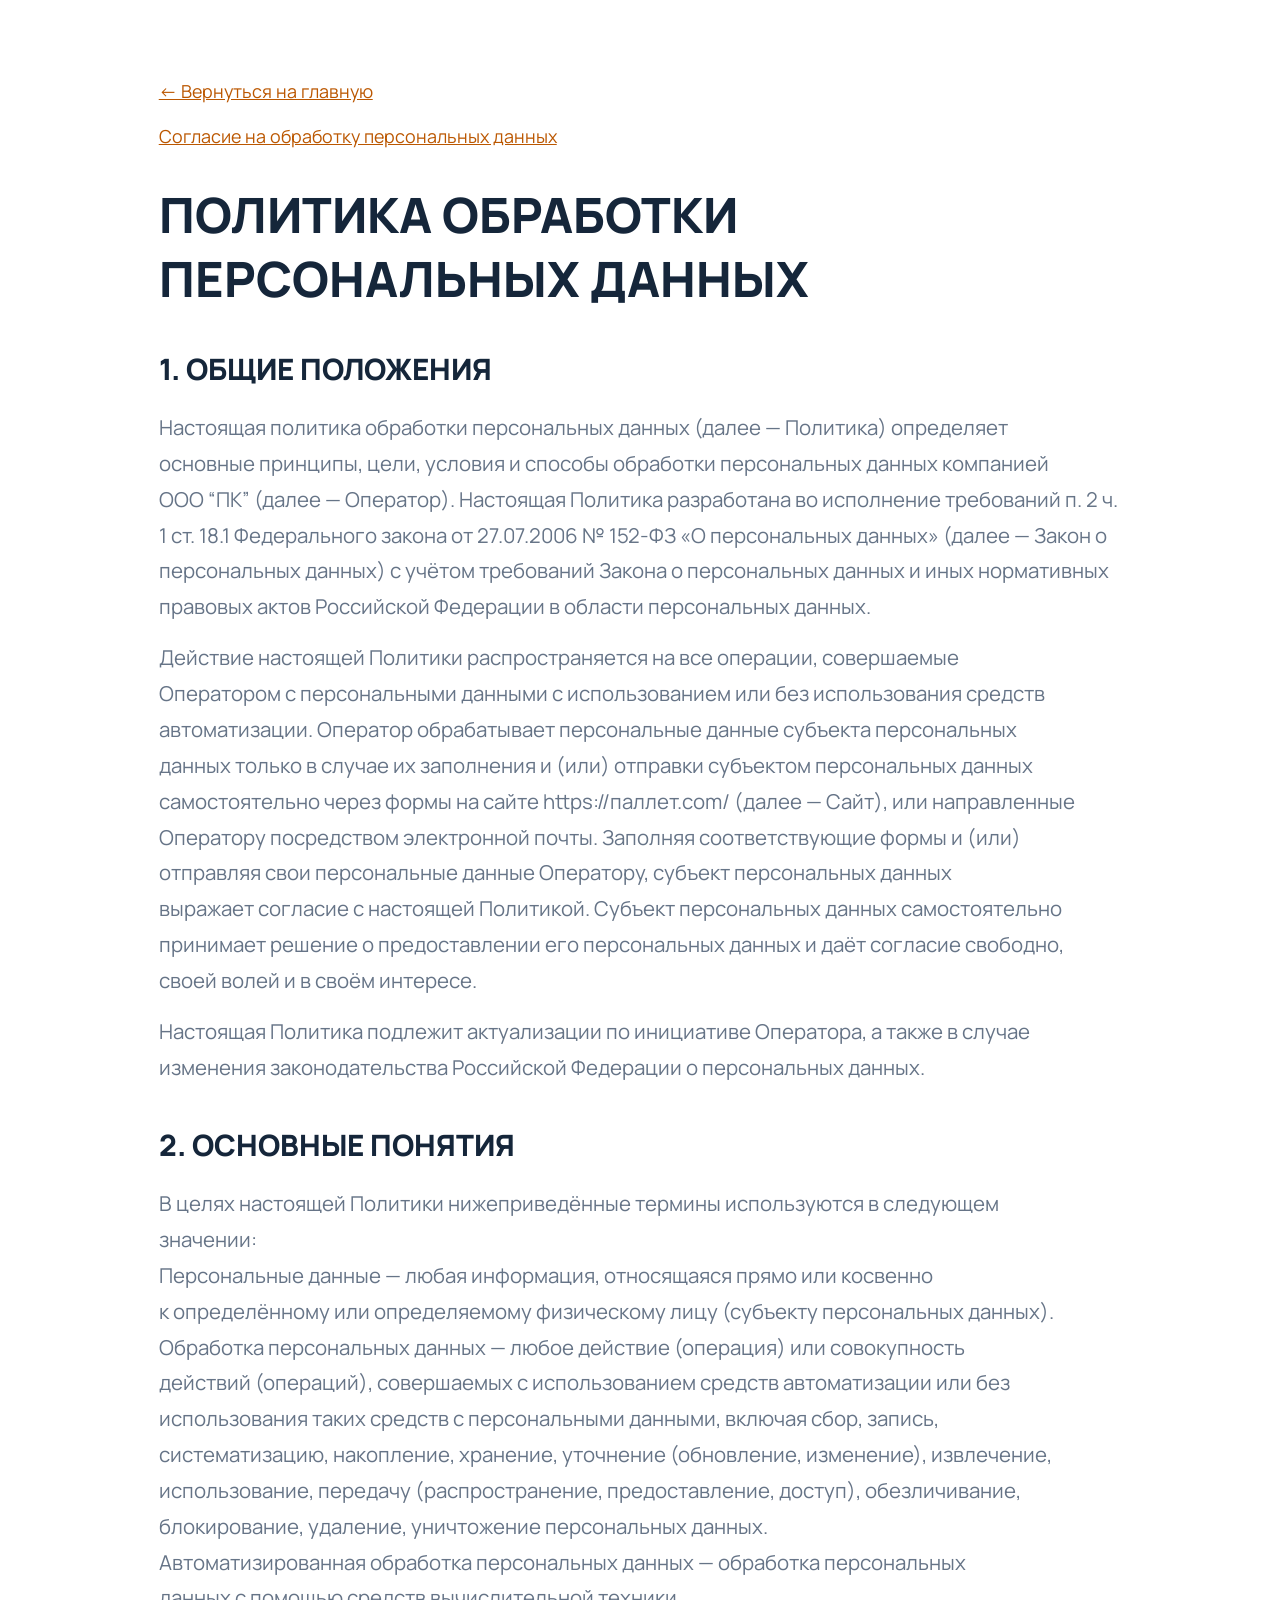
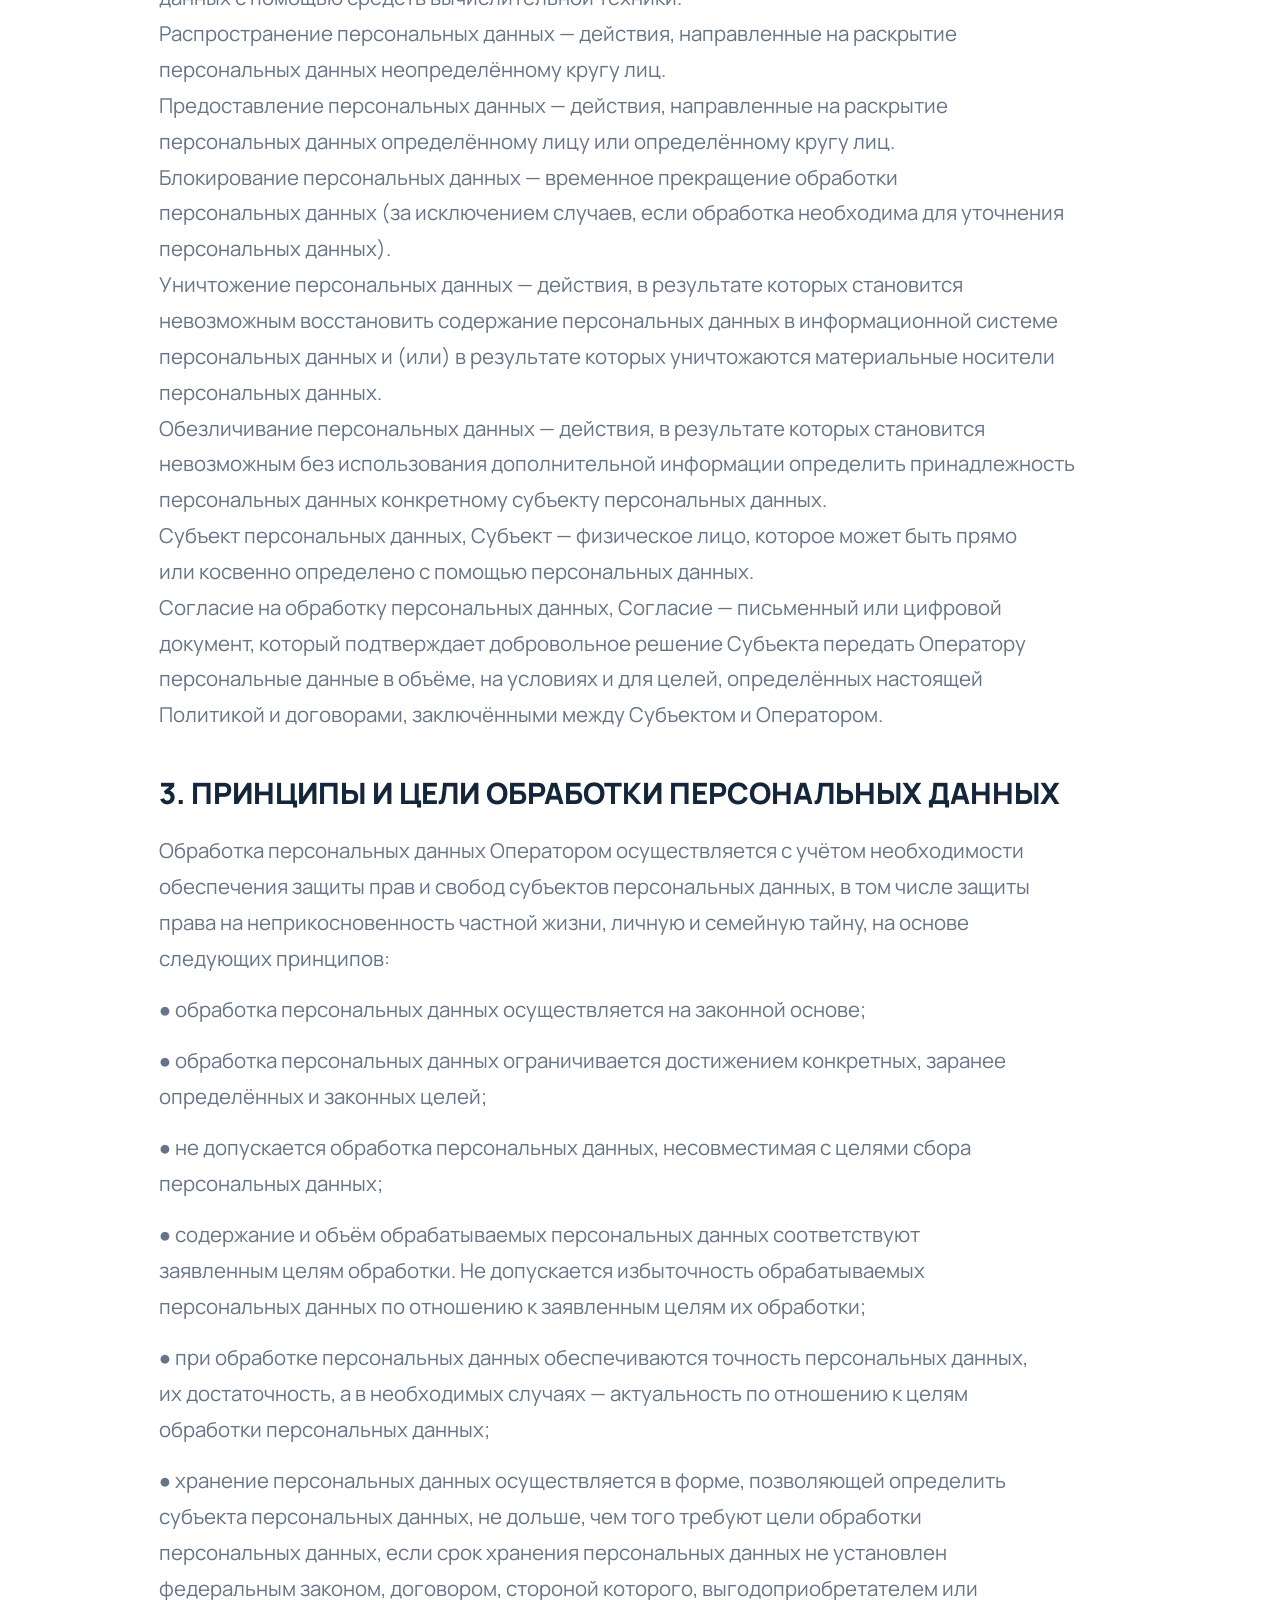
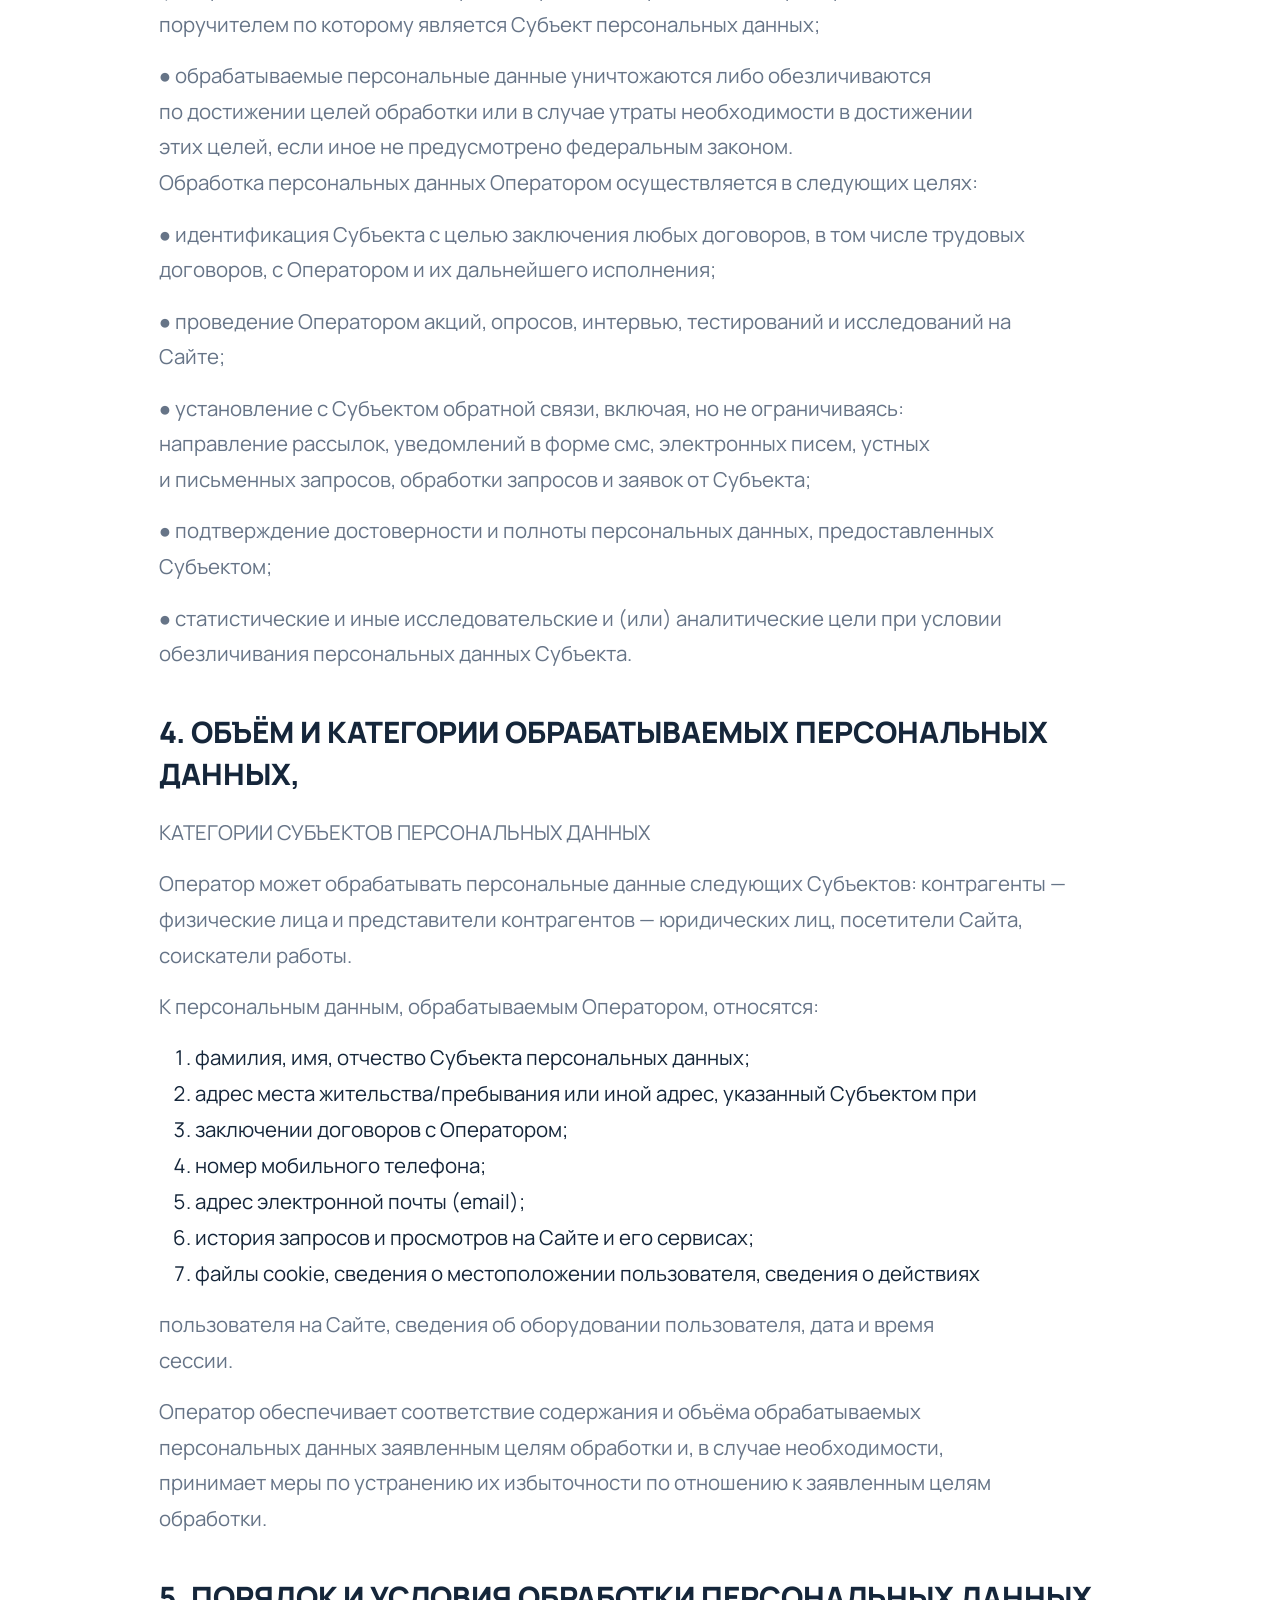
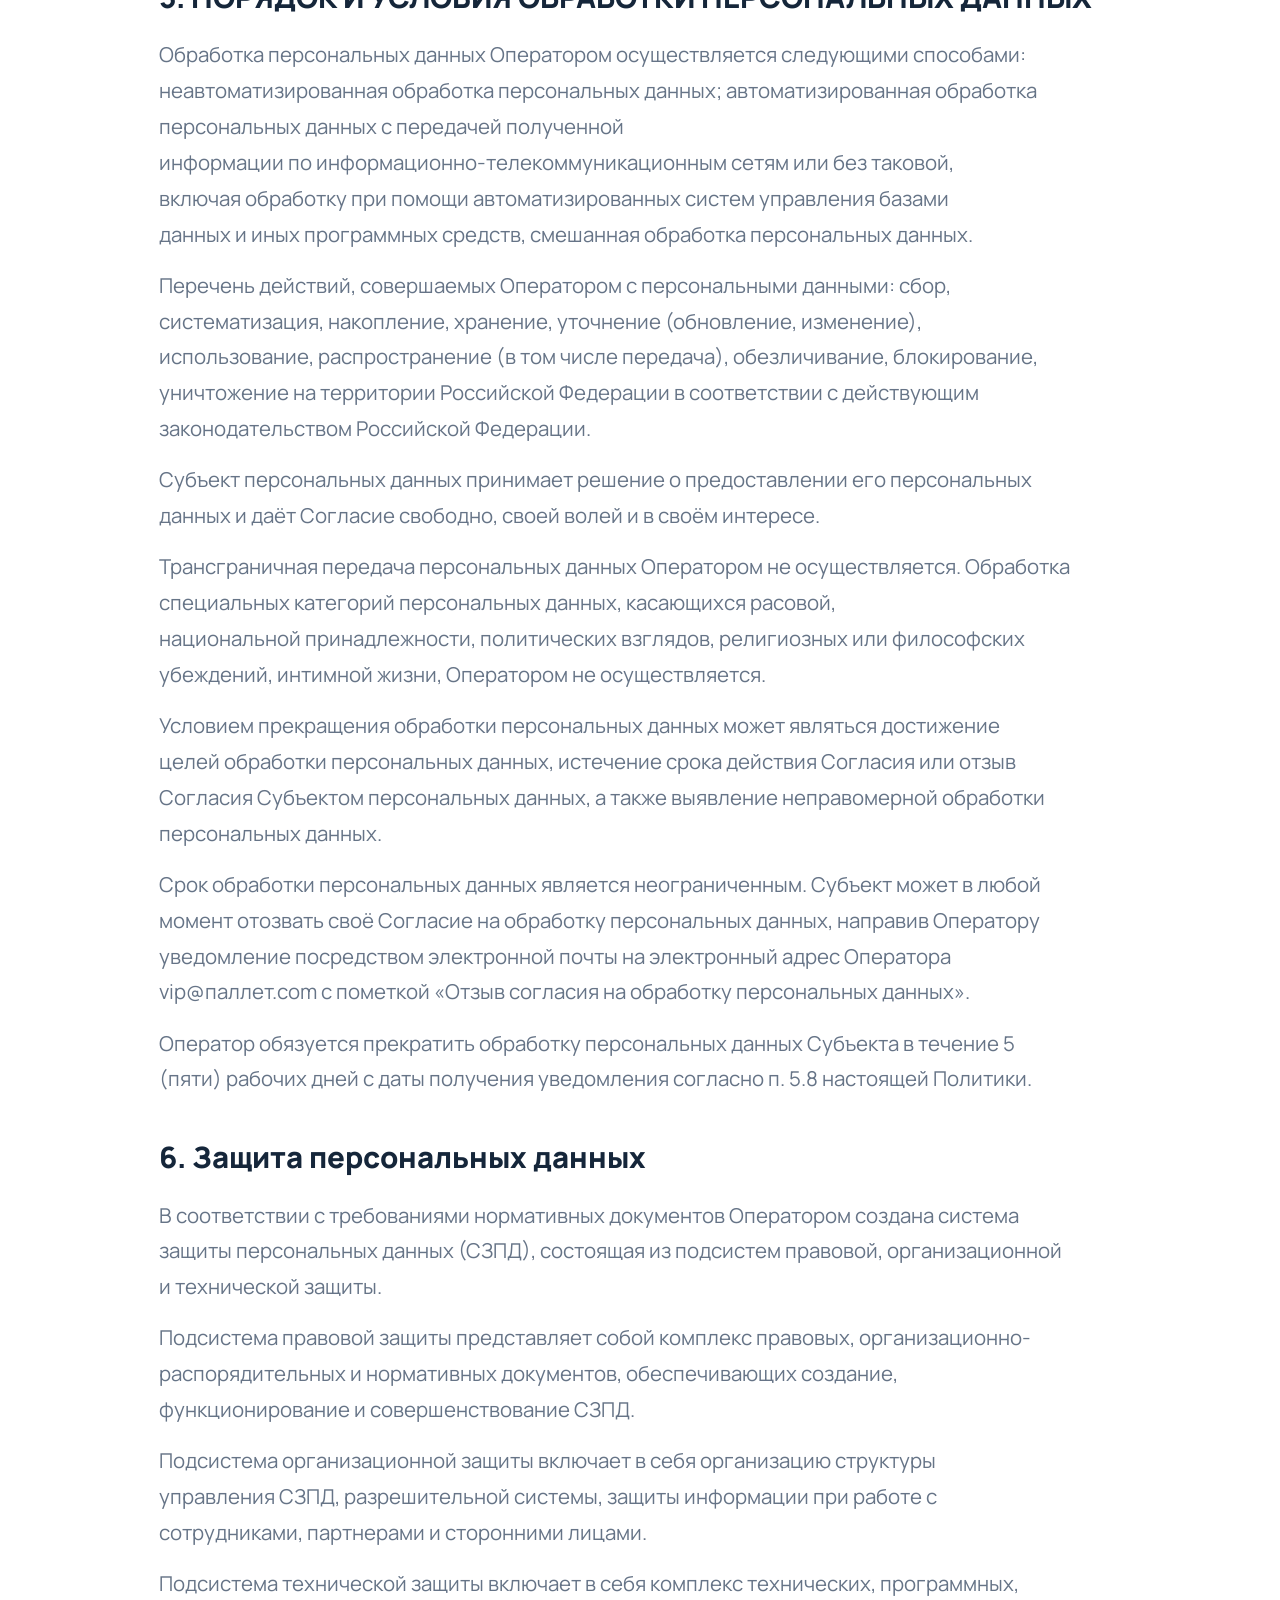
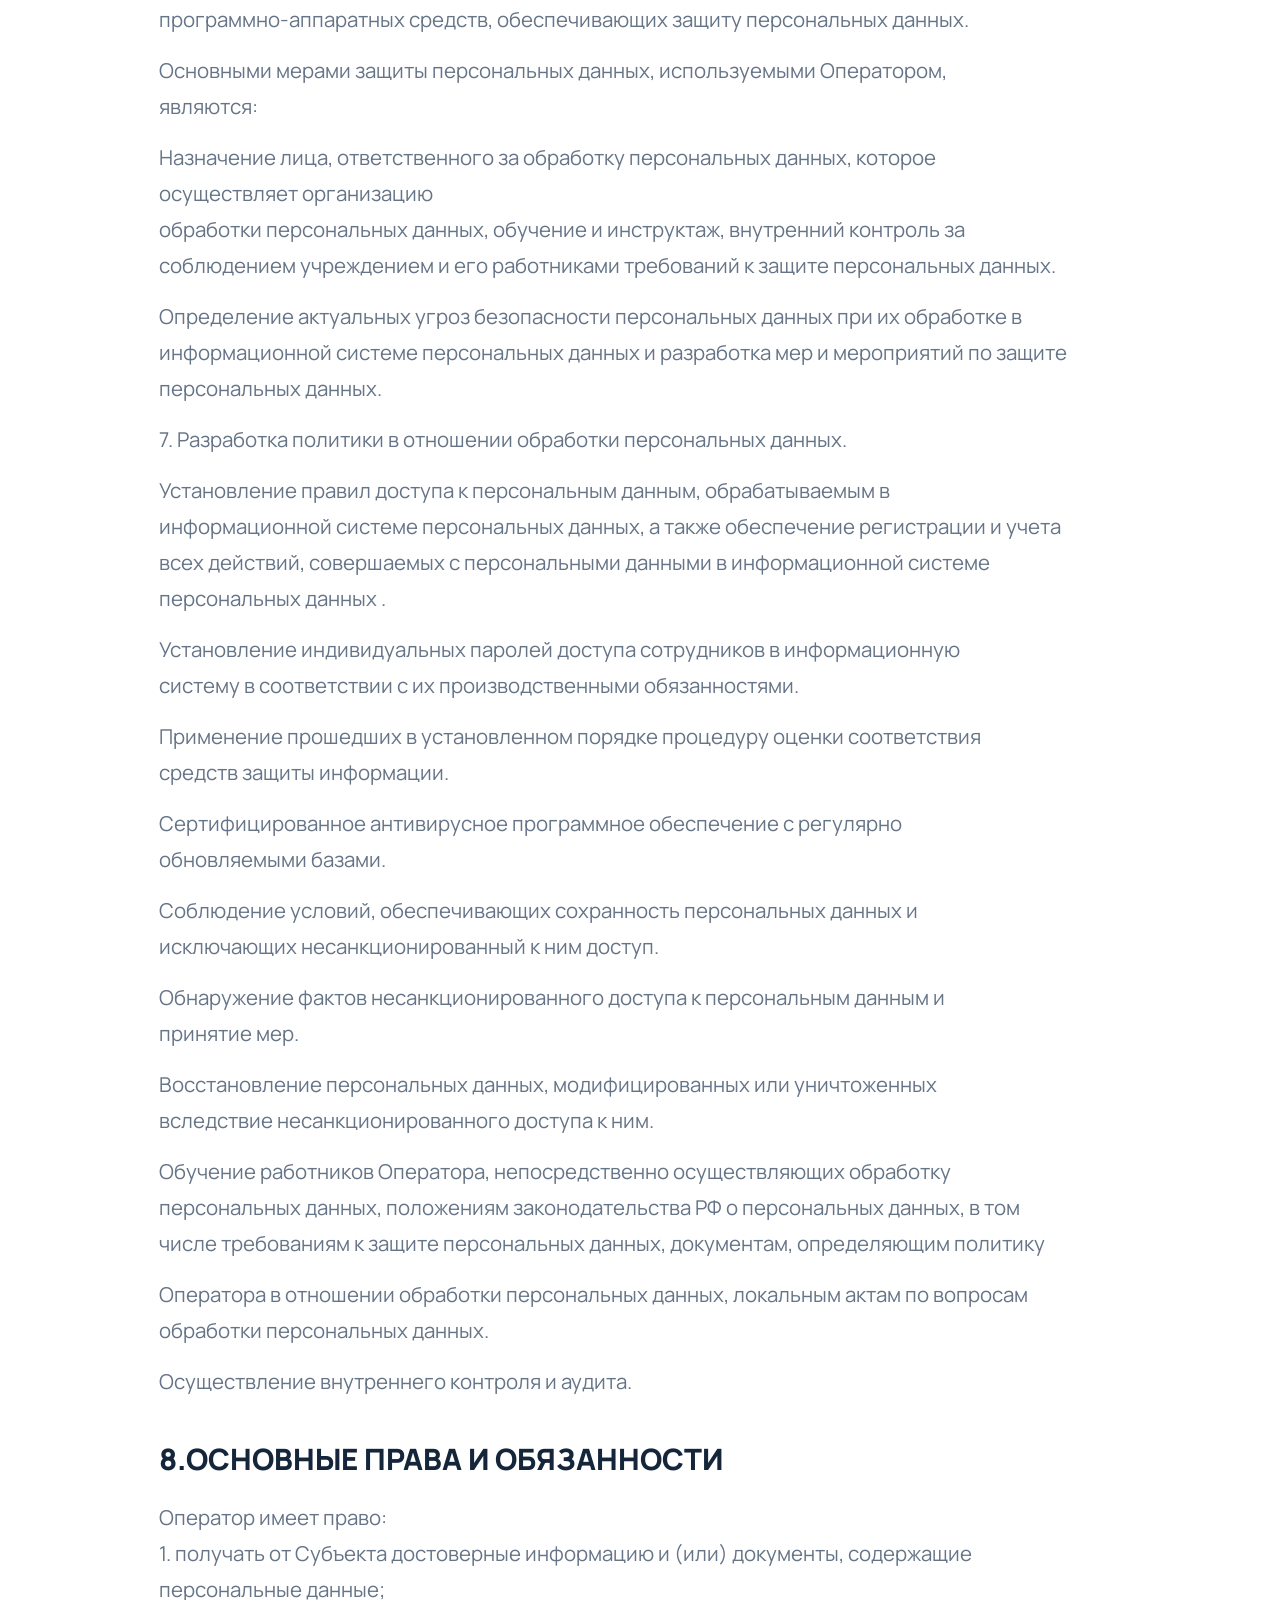
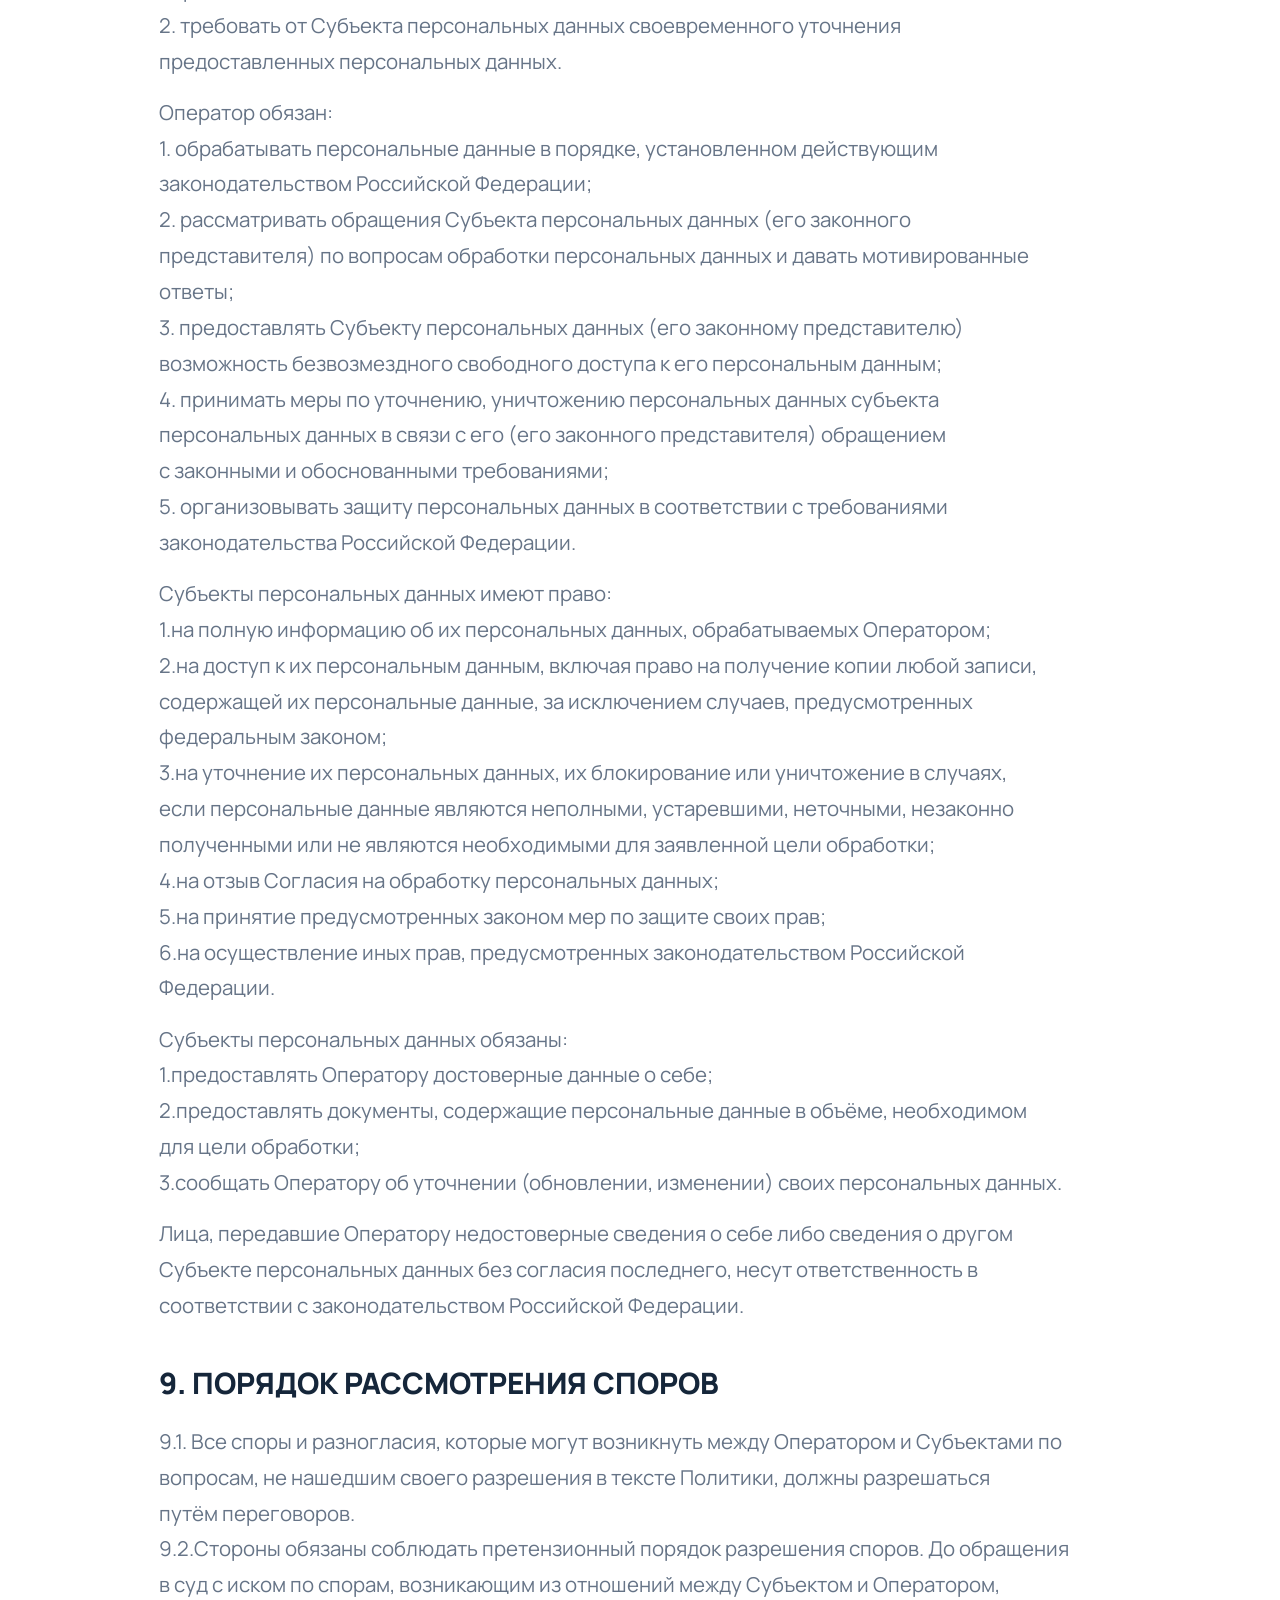
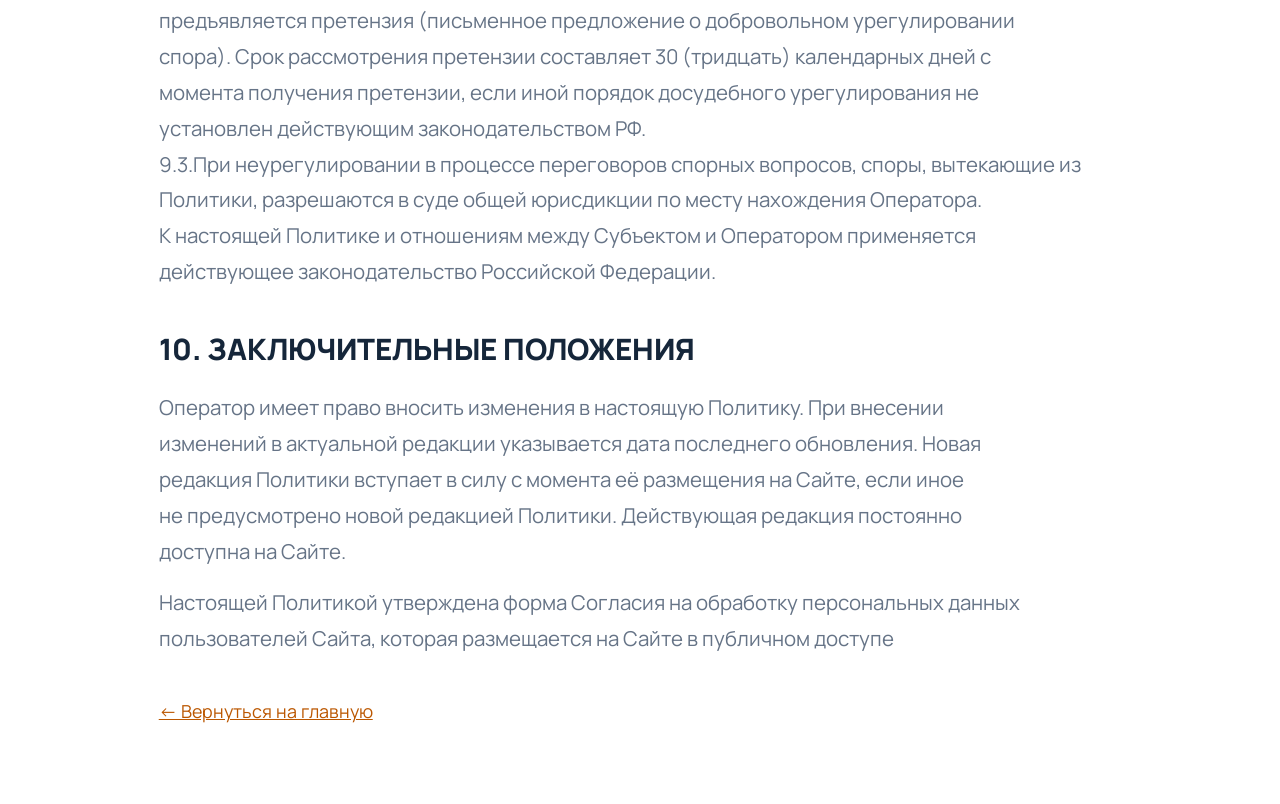
==== commit 8f709c66: "Update website and legal pages" ====
--- a/privacy.html
+++ b/privacy.html
@@ -1 +1,255 @@
-<!doctype html><html lang="ru"><head><meta charset="utf-8"><meta name="viewport" content="width=device-width,initial-scale=1"><meta name="robots" content="noindex"><title>Обработка данных — Паллетная Компания</title><link rel="icon" href="assets/icons/favicon.svg"><link rel="stylesheet" href="css/style.css"><link rel="stylesheet" href="css/visual.css"></head><body><main class="legal"><a href="index.html">← Вернуться на сайт</a><h1>Обработка персональных данных</h1><p>Информация для демонстрационной версии сайта. Формы не передают введённые данные на сервер и не сохраняют их в браузере. Данные существуют только в полях формы до закрытия или обновления страницы.</p><h2>Какие данные запрашиваются</h2><p>Имя, телефон, интересующая услуга и необязательное описание задачи. Галочка согласия необходима для проверки заполнения формы. В текущем режиме проверка не означает отправку заявки.</p><h2>Как связаться с компанией</h2><p>По телефону <a href="tel:+79991178828">+7 (999) 117-88-28</a> или электронной почте <a href="mailto:vip@xn--80akrarw.com" title="Почтовый ящик пока не настроен">vip@паллет.com</a>. При переходе в почтовую программу отправку выполняет сам посетитель.</p><h2>Перед запуском приёма заявок</h2><p>Владелец сайта должен утвердить юридическое лицо оператора, цели и основания обработки, сроки хранения, порядок отзыва согласия и обращения субъекта данных, а также разместить утверждённую политику и текст согласия. Эта информационная страница не заменяет юридически утверждённые документы.</p><p>В демонстрационной версии нет аналитики, рекламных cookies и внешних шрифтов. Изображения и шрифт загружаются локально. Ссылка на карту ведёт на внешний сервис Яндекс.</p></main></body></html>
+<!doctype html>
+<html lang="ru">
+<head>
+<meta charset="utf-8">
+<meta name="viewport" content="width=device-width,initial-scale=1">
+<title>ПОЛИТИКА ОБРАБОТКИ ПЕРСОНАЛЬНЫХ ДАННЫХ — Паллетная Компания</title>
+<link rel="icon" href="assets/icons/favicon.svg">
+<link rel="stylesheet" href="css/style.css">
+<link rel="stylesheet" href="css/visual.css">
+<link rel="stylesheet" href="css/legal.css">
+</head>
+<body>
+<main class="legal">
+<a href="index.html">← Вернуться на главную</a>
+<p><a href="consent.html">Согласие на обработку персональных данных</a></p>
+<article class="legal-document">
+<h1>                            ПОЛИТИКА ОБРАБОТКИ ПЕРСОНАЛЬНЫХ ДАННЫХ</h1>
+<h2>                                                          1. ОБЩИЕ ПОЛОЖЕНИЯ</h2>
+<p class="legal-paragraph-start">     Настоящая политика обработки персональных данных (далее — Политика) определяет</p>
+<p>основные принципы, цели, условия и способы обработки персональных данных компанией</p>
+<p>ООО “ПК” (далее — Оператор). Настоящая Политика разработана во исполнение требований п. 2 ч. 1 ст. 18.1 Федерального закона от 27.07.2006 № 152-ФЗ «О персональных данных» (далее — Закон о персональных данных) с учётом требований Закона о персональных данных и иных нормативных правовых актов Российской Федерации в области персональных данных.</p>
+<p class="legal-paragraph-start">      Действие настоящей Политики распространяется на все операции, совершаемые</p>
+<p>Оператором с персональными данными с использованием или без использования средств</p>
+<p>автоматизации. Оператор обрабатывает персональные данные субъекта персональных</p>
+<p>данных только в случае их заполнения и (или) отправки субъектом персональных данных</p>
+<p>самостоятельно через формы на сайте https://паллет.соm/ (далее — Сайт), или направленные</p>
+<p>Оператору посредством электронной почты. Заполняя соответствующие формы и (или)</p>
+<p>отправляя свои персональные данные Оператору, субъект персональных данных</p>
+<p>выражает согласие с настоящей Политикой. Субъект персональных данных самостоятельно принимает решение о предоставлении его персональных данных и даёт согласие свободно, своей волей и в своём интересе.</p>
+<p class="legal-paragraph-start">        Настоящая Политика подлежит актуализации по инициативе Оператора, а также в случае</p>
+<p>изменения законодательства Российской Федерации о персональных данных.</p>
+<h2>                                                           2. ОСНОВНЫЕ ПОНЯТИЯ</h2>
+<p class="legal-paragraph-start">     В целях настоящей Политики нижеприведённые термины используются в следующем</p>
+<p>значении:</p>
+<p>Персональные данные — любая информация, относящаяся прямо или косвенно</p>
+<p>к определённому или определяемому физическому лицу (субъекту персональных данных).</p>
+<p>Обработка персональных данных — любое действие (операция) или совокупность</p>
+<p>действий (операций), совершаемых с использованием средств автоматизации или без</p>
+<p>использования таких средств с персональными данными, включая сбор, запись,</p>
+<p>систематизацию, накопление, хранение, уточнение (обновление, изменение), извлечение,</p>
+<p>использование, передачу (распространение, предоставление, доступ), обезличивание,</p>
+<p>блокирование, удаление, уничтожение персональных данных.</p>
+<p>Автоматизированная обработка персональных данных — обработка персональных</p>
+<p>данных с помощью средств вычислительной техники.</p>
+<p>Распространение персональных данных — действия, направленные на раскрытие</p>
+<p>персональных данных неопределённому кругу лиц.</p>
+<p>Предоставление персональных данных — действия, направленные на раскрытие</p>
+<p>персональных данных определённому лицу или определённому кругу лиц.</p>
+<p>Блокирование персональных данных — временное прекращение обработки</p>
+<p>персональных данных (за исключением случаев, если обработка необходима для уточнения</p>
+<p>персональных данных).</p>
+<p>Уничтожение персональных данных — действия, в результате которых становится</p>
+<p>невозможным восстановить содержание персональных данных в информационной системе</p>
+<p>персональных данных и (или) в результате которых уничтожаются материальные носители</p>
+<p>персональных данных.</p>
+<p>Обезличивание персональных данных — действия, в результате которых становится</p>
+<p>невозможным без использования дополнительной информации определить принадлежность</p>
+<p>персональных данных конкретному субъекту персональных данных.</p>
+<p>Субъект персональных данных, Субъект — физическое лицо, которое может быть прямо</p>
+<p>или косвенно определено с помощью персональных данных.</p>
+<p>Согласие на обработку персональных данных, Согласие — письменный или цифровой</p>
+<p>документ, который подтверждает добровольное решение Субъекта передать Оператору</p>
+<p>персональные данные в объёме, на условиях и для целей, определённых настоящей</p>
+<p>Политикой и договорами, заключёнными между Субъектом и Оператором.</p>
+<h2>                 3. ПРИНЦИПЫ И ЦЕЛИ ОБРАБОТКИ ПЕРСОНАЛЬНЫХ ДАННЫХ</h2>
+<p class="legal-paragraph-start">       Обработка персональных данных Оператором осуществляется с учётом необходимости</p>
+<p>обеспечения защиты прав и свобод субъектов персональных данных, в том числе защиты</p>
+<p>права на неприкосновенность частной жизни, личную и семейную тайну, на основе</p>
+<p>следующих принципов:</p>
+<p class="legal-paragraph-start">● обработка персональных данных осуществляется на законной основе;</p>
+<p class="legal-paragraph-start">● обработка персональных данных ограничивается достижением конкретных, заранее</p>
+<p>определённых и законных целей;</p>
+<p class="legal-paragraph-start">● не допускается обработка персональных данных, несовместимая с целями сбора</p>
+<p>персональных данных;</p>
+<p class="legal-paragraph-start">● содержание и объём обрабатываемых персональных данных соответствуют</p>
+<p>заявленным целям обработки. Не допускается избыточность обрабатываемых</p>
+<p>персональных данных по отношению к заявленным целям их обработки;</p>
+<p class="legal-paragraph-start">● при обработке персональных данных обеспечиваются точность персональных данных,</p>
+<p>их достаточность, а в необходимых случаях — актуальность по отношению к целям</p>
+<p>обработки персональных данных;</p>
+<p class="legal-paragraph-start">● хранение персональных данных осуществляется в форме, позволяющей определить</p>
+<p>субъекта персональных данных, не дольше, чем того требуют цели обработки</p>
+<p>персональных данных, если срок хранения персональных данных не установлен</p>
+<p>федеральным законом, договором, стороной которого, выгодоприобретателем или</p>
+<p>поручителем по которому является Субъект персональных данных;</p>
+<p class="legal-paragraph-start">● обрабатываемые персональные данные уничтожаются либо обезличиваются</p>
+<p>по достижении целей обработки или в случае утраты необходимости в достижении</p>
+<p>этих целей, если иное не предусмотрено федеральным законом.</p>
+<p>Обработка персональных данных Оператором осуществляется в следующих целях:</p>
+<p class="legal-paragraph-start">● идентификация Субъекта с целью заключения любых договоров, в том числе трудовых</p>
+<p>договоров, с Оператором и их дальнейшего исполнения;</p>
+<p class="legal-paragraph-start">● проведение Оператором акций, опросов, интервью, тестирований и исследований на</p>
+<p>Сайте;</p>
+<p class="legal-paragraph-start">● установление с Субъектом обратной связи, включая, но не ограничиваясь:</p>
+<p>направление рассылок, уведомлений в форме смс, электронных писем, устных</p>
+<p>и письменных запросов, обработки запросов и заявок от Субъекта;</p>
+<p class="legal-paragraph-start">● подтверждение достоверности и полноты персональных данных, предоставленных</p>
+<p>Субъектом;</p>
+<p class="legal-paragraph-start">● статистические и иные исследовательские и (или) аналитические цели при условии</p>
+<p>обезличивания персональных данных Субъекта.</p>
+<h2>4. ОБЪЁМ И КАТЕГОРИИ ОБРАБАТЫВАЕМЫХ ПЕРСОНАЛЬНЫХ ДАННЫХ,</h2>
+<p>КАТЕГОРИИ СУБЪЕКТОВ ПЕРСОНАЛЬНЫХ ДАННЫХ</p>
+<p class="legal-paragraph-start">      Оператор может обрабатывать персональные данные следующих Субъектов: контрагенты — физические лица и представители контрагентов — юридических лиц, посетители Сайта, соискатели работы.</p>
+<p class="legal-paragraph-start"> К персональным данным, обрабатываемым Оператором, относятся:</p>
+<ol>
+<li>фамилия, имя, отчество Субъекта персональных данных;</li>
+<li>адрес места жительства/пребывания или иной адрес, указанный Субъектом при</li>
+<li>заключении договоров с Оператором;</li>
+<li>номер мобильного телефона;</li>
+<li>адрес электронной почты (email);</li>
+<li>история запросов и просмотров на Сайте и его сервисах;</li>
+<li>файлы cookie, сведения о местоположении пользователя, сведения о действиях</li>
+</ol>
+<p>пользователя на Сайте, сведения об оборудовании пользователя, дата и время</p>
+<p>сессии.</p>
+<p class="legal-paragraph-start">       Оператор обеспечивает соответствие содержания и объёма обрабатываемых</p>
+<p>персональных данных заявленным целям обработки и, в случае необходимости,</p>
+<p>принимает меры по устранению их избыточности по отношению к заявленным целям</p>
+<p>обработки.</p>
+<h2>5. ПОРЯДОК И УСЛОВИЯ ОБРАБОТКИ ПЕРСОНАЛЬНЫХ ДАННЫХ</h2>
+<p class="legal-paragraph-start">      Обработка персональных данных Оператором осуществляется следующими способами:</p>
+<p>неавтоматизированная обработка персональных данных; автоматизированная обработка персональных данных с передачей полученной</p>
+<p>информации по информационно-телекоммуникационным сетям или без таковой,</p>
+<p>включая обработку при помощи автоматизированных систем управления базами</p>
+<p>данных и иных программных средств, смешанная обработка персональных данных.</p>
+<p class="legal-paragraph-start">      Перечень действий, совершаемых Оператором с персональными данными: сбор,</p>
+<p>систематизация, накопление, хранение, уточнение (обновление, изменение),</p>
+<p>использование, распространение (в том числе передача), обезличивание, блокирование,</p>
+<p>уничтожение на территории Российской Федерации в соответствии с действующим</p>
+<p>законодательством Российской Федерации.</p>
+<p class="legal-paragraph-start">      Субъект персональных данных принимает решение о предоставлении его персональных</p>
+<p>данных и даёт Согласие свободно, своей волей и в своём интересе.</p>
+<p class="legal-paragraph-start">      Трансграничная передача персональных данных Оператором не осуществляется.  Обработка специальных категорий персональных данных, касающихся расовой,</p>
+<p>национальной принадлежности, политических взглядов, религиозных или философских</p>
+<p>убеждений, интимной жизни, Оператором не осуществляется.</p>
+<p class="legal-paragraph-start">      Условием прекращения обработки персональных данных может являться достижение</p>
+<p>целей обработки персональных данных, истечение срока действия Согласия или отзыв</p>
+<p>Согласия Субъектом персональных данных, а также выявление неправомерной обработки</p>
+<p>персональных данных.</p>
+<p class="legal-paragraph-start">     Срок обработки персональных данных является неограниченным. Субъект может в любой</p>
+<p>момент отозвать своё Согласие на обработку персональных данных, направив Оператору</p>
+<p>уведомление посредством электронной почты на электронный адрес Оператора</p>
+<p>vip@паллет.com с пометкой «Отзыв согласия на обработку персональных данных».</p>
+<p class="legal-paragraph-start">   Оператор обязуется прекратить обработку персональных данных Субъекта в течение 5</p>
+<p>(пяти) рабочих дней с даты получения уведомления согласно п. 5.8 настоящей Политики.</p>
+<h2>6. Защита персональных данных</h2>
+<p class="legal-paragraph-start">       В соответствии с требованиями нормативных документов Оператором создана система</p>
+<p>защиты персональных данных (СЗПД), состоящая из подсистем правовой, организационной</p>
+<p>и технической защиты.</p>
+<p class="legal-paragraph-start">       Подсистема правовой защиты представляет собой комплекс правовых, организационно-</p>
+<p>распорядительных и нормативных документов, обеспечивающих создание,</p>
+<p>функционирование и совершенствование СЗПД.</p>
+<p class="legal-paragraph-start">      Подсистема организационной защиты включает в себя организацию структуры</p>
+<p>управления СЗПД, разрешительной системы, защиты информации при работе с</p>
+<p>сотрудниками, партнерами и сторонними лицами.</p>
+<p class="legal-paragraph-start">      Подсистема технической защиты включает в себя комплекс технических, программных,</p>
+<p>программно-аппаратных средств, обеспечивающих защиту персональных данных.</p>
+<p class="legal-paragraph-start">      Основными мерами защиты персональных данных, используемыми Оператором,</p>
+<p>являются:</p>
+<p class="legal-paragraph-start">      Назначение лица, ответственного за обработку персональных данных, которое</p>
+<p>осуществляет организацию</p>
+<p>обработки персональных данных, обучение и инструктаж, внутренний контроль за</p>
+<p>соблюдением учреждением и его работниками требований к защите персональных данных.</p>
+<p class="legal-paragraph-start">      Определение актуальных угроз безопасности персональных данных при их обработке в</p>
+<p>информационной системе персональных данных и разработка мер и мероприятий по защите</p>
+<p>персональных данных.</p>
+<p class="legal-paragraph-start">      7. Разработка политики в отношении обработки персональных данных.</p>
+<p class="legal-paragraph-start">       Установление правил доступа к персональным данным, обрабатываемым в</p>
+<p>информационной системе персональных данных, а также обеспечение регистрации и учета</p>
+<p>всех действий, совершаемых с персональными данными в информационной системе</p>
+<p>персональных данных .</p>
+<p class="legal-paragraph-start">      Установление индивидуальных паролей доступа сотрудников в информационную</p>
+<p>систему в соответствии с их производственными обязанностями.</p>
+<p class="legal-paragraph-start">      Применение прошедших в установленном порядке процедуру оценки соответствия</p>
+<p>средств защиты информации.</p>
+<p class="legal-paragraph-start">      Сертифицированное антивирусное программное обеспечение с регулярно</p>
+<p>обновляемыми базами.</p>
+<p class="legal-paragraph-start">      Соблюдение условий, обеспечивающих сохранность персональных данных и</p>
+<p>исключающих несанкционированный к ним доступ.</p>
+<p class="legal-paragraph-start">      Обнаружение фактов несанкционированного доступа к персональным данным и</p>
+<p>принятие мер.</p>
+<p class="legal-paragraph-start">     Восстановление персональных данных, модифицированных или уничтоженных</p>
+<p>вследствие несанкционированного доступа к ним.</p>
+<p class="legal-paragraph-start">    Обучение работников Оператора, непосредственно осуществляющих обработку</p>
+<p>персональных данных, положениям законодательства РФ о персональных данных, в том</p>
+<p>числе требованиям к защите персональных данных, документам, определяющим политику</p>
+<p class="legal-paragraph-start">    Оператора в отношении обработки персональных данных, локальным актам по вопросам</p>
+<p>обработки персональных данных.</p>
+<p class="legal-paragraph-start">    Осуществление внутреннего контроля и аудита.</p>
+<h2>8.ОСНОВНЫЕ ПРАВА И ОБЯЗАННОСТИ</h2>
+<p class="legal-paragraph-start">   Оператор имеет право:</p>
+<p>1. получать от Субъекта достоверные информацию и (или) документы, содержащие</p>
+<p>персональные данные;</p>
+<p>2. требовать от Субъекта персональных данных своевременного уточнения</p>
+<p>предоставленных персональных данных.</p>
+<p class="legal-paragraph-start">   Оператор обязан:</p>
+<p>1. обрабатывать персональные данные в порядке, установленном действующим</p>
+<p>законодательством Российской Федерации;</p>
+<p>2. рассматривать обращения Субъекта персональных данных (его законного</p>
+<p>представителя) по вопросам обработки персональных данных и давать мотивированные</p>
+<p>ответы;</p>
+<p>3. предоставлять Субъекту персональных данных (его законному представителю)</p>
+<p>возможность безвозмездного свободного доступа к его персональным данным;</p>
+<p>4. принимать меры по уточнению, уничтожению персональных данных субъекта</p>
+<p>персональных данных в связи с его (его законного представителя) обращением</p>
+<p>с законными и обоснованными требованиями;</p>
+<p>5. организовывать защиту персональных данных в соответствии с требованиями</p>
+<p>законодательства Российской Федерации.</p>
+<p class="legal-paragraph-start">   Субъекты персональных данных имеют право:</p>
+<p>1.на полную информацию об их персональных данных, обрабатываемых Оператором;</p>
+<p>2.на доступ к их персональным данным, включая право на получение копии любой записи,</p>
+<p>содержащей их персональные данные, за исключением случаев, предусмотренных</p>
+<p>федеральным законом;</p>
+<p>3.на уточнение их персональных данных, их блокирование или уничтожение в случаях,</p>
+<p>если персональные данные являются неполными, устаревшими, неточными, незаконно</p>
+<p>полученными или не являются необходимыми для заявленной цели обработки;</p>
+<p>4.на отзыв Согласия на обработку персональных данных;</p>
+<p>5.на принятие предусмотренных законом мер по защите своих прав;</p>
+<p>6.на осуществление иных прав, предусмотренных законодательством Российской</p>
+<p>Федерации.</p>
+<p class="legal-paragraph-start">    Субъекты персональных данных обязаны:</p>
+<p>1.предоставлять Оператору достоверные данные о себе;</p>
+<p>2.предоставлять документы, содержащие персональные данные в объёме, необходимом</p>
+<p>для цели обработки;</p>
+<p>3.сообщать Оператору об уточнении (обновлении, изменении) своих персональных данных.</p>
+<p class="legal-paragraph-start">    Лица, передавшие Оператору недостоверные сведения о себе либо сведения о другом</p>
+<p>Субъекте персональных данных без согласия последнего, несут ответственность в</p>
+<p>соответствии с законодательством Российской Федерации.</p>
+<h2>9. ПОРЯДОК РАССМОТРЕНИЯ СПОРОВ</h2>
+<p>9.1. Все споры и разногласия, которые могут возникнуть между Оператором и Субъектами по</p>
+<p>вопросам, не нашедшим своего разрешения в тексте Политики, должны разрешаться</p>
+<p>путём переговоров.</p>
+<p>9.2.Стороны обязаны соблюдать претензионный порядок разрешения споров. До обращения</p>
+<p>в суд с иском по спорам, возникающим из отношений между Субъектом и Оператором,</p>
+<p>предъявляется претензия (письменное предложение о добровольном урегулировании</p>
+<p>спора). Срок рассмотрения претензии составляет 30 (тридцать) календарных дней с</p>
+<p>момента получения претензии, если иной порядок досудебного урегулирования не</p>
+<p>установлен действующим законодательством РФ.</p>
+<p>9.3.При неурегулировании в процессе переговоров спорных вопросов, споры, вытекающие из</p>
+<p>Политики, разрешаются в суде общей юрисдикции по месту нахождения Оператора.</p>
+<p>К настоящей Политике и отношениям между Субъектом и Оператором применяется</p>
+<p>действующее законодательство Российской Федерации.</p>
+<h2>10. ЗАКЛЮЧИТЕЛЬНЫЕ ПОЛОЖЕНИЯ</h2>
+<p class="legal-paragraph-start">      Оператор имеет право вносить изменения в настоящую Политику. При внесении</p>
+<p>изменений в актуальной редакции указывается дата последнего обновления. Новая</p>
+<p>редакция Политики вступает в силу с момента её размещения на Сайте, если иное</p>
+<p>не предусмотрено новой редакцией Политики. Действующая редакция постоянно</p>
+<p>доступна на Сайте.</p>
+<p class="legal-paragraph-start">      Настоящей Политикой утверждена форма Согласия на обработку персональных данных</p>
+<p>пользователей Сайта, которая размещается на Сайте в публичном доступе</p>
+</article>
+<a href="index.html">← Вернуться на главную</a>
+</main>
+</body>
+</html>
--- a/css/visual.css
+++ b/css/visual.css
@@ -400,3 +400,36 @@
 @media(max-width:47.125em) {
   .contact-grid>div:last-child { padding: 0; border: 0; }
 }
+
+/* Additional catalog characteristics, scoped to product cards. */
+.product { display: flex; flex-direction: column; }
+.product-info { display: flex; flex-direction: column; flex: 1; min-width: 0; }
+.product-info > button { margin-top: auto; }
+.product-specs { margin: 1rem 0; font-size: .6875rem; }
+.product-specs > div { display: grid; grid-template-columns: minmax(0, .85fr) minmax(0, 1.15fr); gap: .5rem; padding: .5rem 0; border-top: 1px solid var(--border); }
+.product-specs dt { color: var(--gray, #667483); }
+.product-specs dd { margin: 0; font-weight: 700; }
+.product h3, .product-specs dt, .product-specs dd { overflow-wrap: anywhere; }
+.product-image--pending { display: grid; place-items: center; }
+.product-photo-pending { padding: 1rem; color: var(--muted); font-size: .75rem; text-align: center; }
+@media (max-width: 47.125em) {
+  .product-specs { font-size: .6875rem; margin-bottom: .875rem; }
+  .product-specs > div { grid-template-columns: minmax(0, 1fr); gap: .1875rem; }
+}
+
+/* Match only the second-grade 1200×800 pallet to its first-grade neighbour. */
+.product-image img.pallet-grade2-balanced {
+  transform: translateX(-2%) scale(.94);
+  transform-origin: center;
+  filter: url(#pallet-grade2-tone);
+}
+@media (max-width: 47.125em) {
+  .product-image img.pallet-grade2-balanced { transform: translateX(-2%) scale(.92); }
+}
+
+/* Accounting contact follows the sales office hours. */
+.contact-grid .accounting-label { margin-top: 1.25rem; margin-bottom: .625rem; }
+.contact-grid .accounting-mail { margin-top: 0; }
+
+/* The footer now has one main row, without a separate bottom strip. */
+footer .footer-top { padding-bottom: 0; }
--- a/css/legal.css
+++ b/css/legal.css
@@ -0,0 +1,12 @@
+/* Only legal document pages load this stylesheet. */
+.legal { width: 100%; overflow-wrap: anywhere; }
+.legal-document { margin-block: 1.5rem 2rem; font-size: 1rem; line-height: 1.75; }
+.legal-document h1 { font-size: clamp(1.5rem, 4vw, 2.375rem); line-height: 1.3; letter-spacing: 0; }
+.legal-document h2 { line-height: 1.45; letter-spacing: 0; }
+.legal-document p { margin: 0; }
+.legal-document .legal-paragraph-start { margin-top: .75rem; }
+@media (max-width: 47.125em) {
+  .legal { padding: 2rem 1.125rem; }
+  .legal-document h2 { font-size: 1.125rem; }
+}
+.legal-document ol { margin: .75rem 0; padding-left: 1.75rem; }
